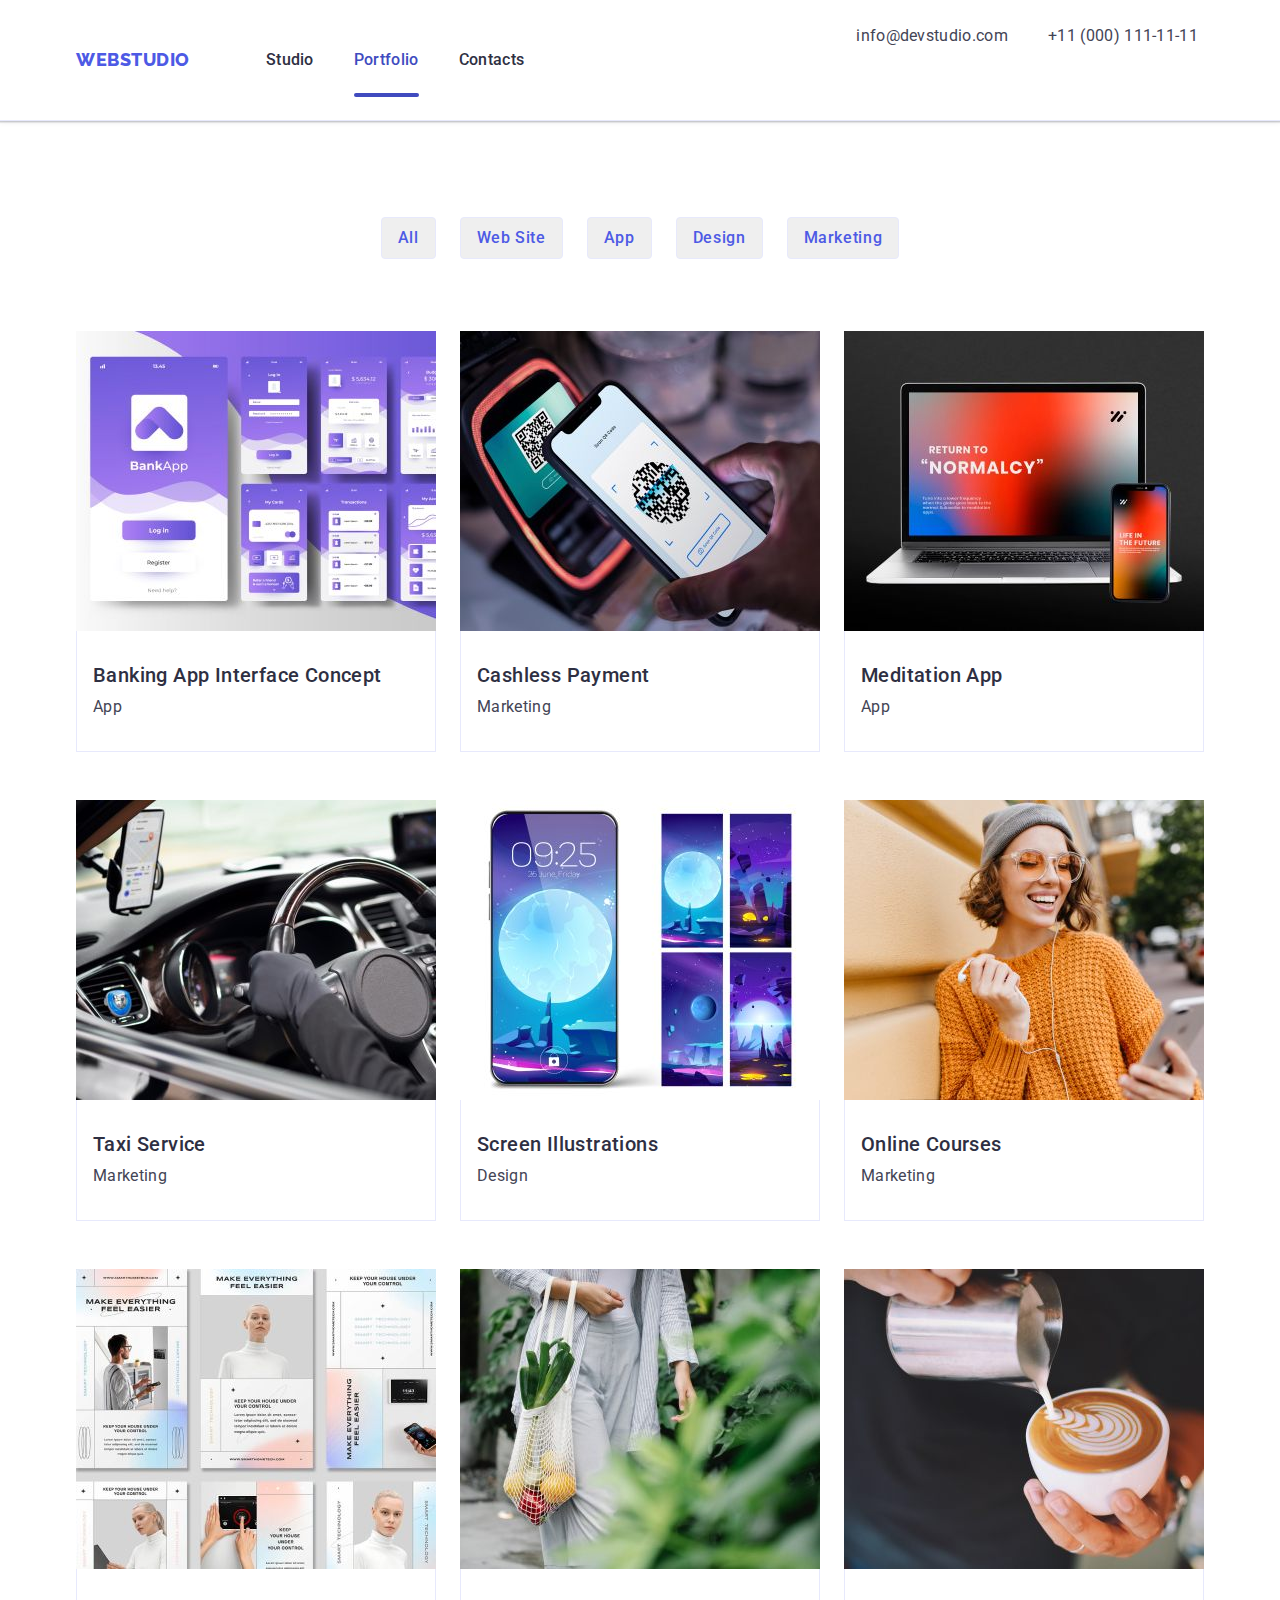
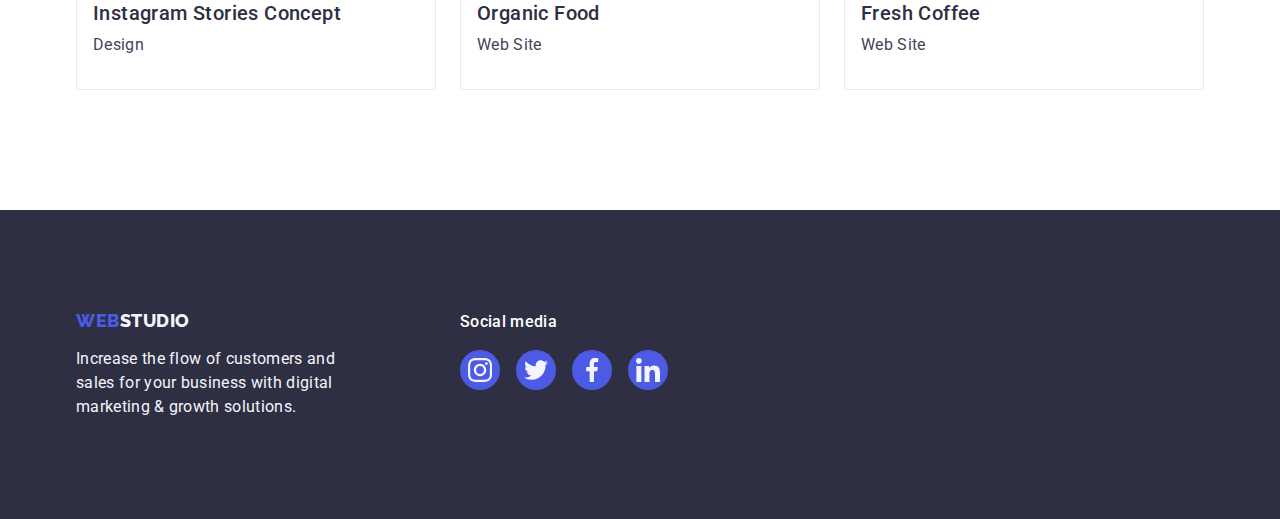
==== portfolio.html @ ce90734e "50" ====
<!DOCTYPE html>
<html lang="en">
  <head>
    <meta charset="UTF-8" />
    <meta http-equiv="X-UA-Compatible" content="IE=edge" />
    <meta name="viewport" content="width=device-width, initial-scale=1.0" />
    <meta name="description" content="Effective Solutions for Your Business" />
    <title>WEBSTUDIO</title>
    <link rel="preconnect" href="https://fonts.googleapis.com" />
    <link rel="preconnect" href="https://fonts.gstatic.com" crossorigin />
    <link
      href="https://fonts.googleapis.com/css2?family=Raleway:wght@800&family=Roboto:wght@400;500;700;900&display=swap"
      rel="stylesheet"/>
     <link rel="stylesheet"
      href="https://cdn.jsdelivr.net/npm/modern-normalize@2.0.0/modern-normalize.min.css"/>
    <link rel="stylesheet" href="./css/styles.css" />
  </head>

  <body class="page">

    <!--Header section -->

    <header class="header">
      <div class="header-container container">
        <nav class="header-nav">
          <a class="link logo" href="./index.html">
            Web<span class="header-span">Studio</span>
          </a>
          <ul class="header-list list">
            <li class="header-item">
              <a class="header-link link" href="./index.html">Studio</a>
            </li>
            <li class="header-item">
              <a
                class="header-link header-link-current link"
                href="./portfolio.html"
                >Portfolio</a
              >
            </li>
            <li class="header-item">
              <a class="header-link link" href="">Contacts</a>
            </li>
          </ul>
        </nav>
        <address class="address">
          <ul class="header-address-list list">
            <li class="header-address-item">
              <a class="address-link link" href="mailto:info@devstudio.com"
                >info@devstudio.com</a
              ><br />
            </li>
            <li class="header-address-item">
              <a class="address-link link" href="tel:+110001111111"
                >+11 (000) 111-11-11</a
              ><br />
            </li>
          </ul>
        </address>
      </div>
    </header>

    <!--Main block-->

    <main class="main">
       

      <!--Filter section-->


      <section class="section filter">
        <div class="filter-container container">
          <h1 hidden class="visually-hidden">Filtered items</h1>
          <ul class="filter-list list">
            <li class="filter-item">
              <button type="button" class="filter-button">All</button>
            </li>
            <li class="filter-item">
              <button type="button" class="filter-button">Web Site</button>
            </li>
            <li class="filter-item">
              <button type="button" class="filter-button">App</button>
            </li>
            <li class="filter-item">
              <button type="button" class="filter-button">Design</button>
            </li>
            <li class="filter-item">
              <button type="button" class="filter-button">Marketing</button>
            </li>
          </ul> 

          <!--Project content-->

          <ul class="project-list list">
            <li class="project-item">
              <a class="link" href="">
                <div class="overlay-wrapper">
                  <div class="overlay">
                    <p class="overlay-desc">
                      14 Stylish and User-Friendly App Design Concepts · Task
                      Manager App · Calorie Tracker App · Exotic Fruit Ecommerce
                      App · Cloud Storage App
                    </p>
                  </div>
                  <img
                    class="project-image"
                    src="./images/portfolio/img-1.jpg"
                    alt="Application"
                    width="360"
                    height="300"
                  />
                </div>
                <div class="project-container">
                  <h2 class="project-title">Banking App Interface Concept</h2>
                  <p class="project-par">App</p>
                </div>
              </a>
            </li>
            <li class="project-item">
              <a class="link" href="">
                <div class="overlay-wrapper">
                  <div class="overlay">
                    <p class="overlay-desc">
                      14 Stylish and User-Friendly App Design Concepts · Task
                      Manager App · Calorie Tracker App · Exotic Fruit Ecommerce
                      App · Cloud Storage App
                    </p>
                  </div>
                  <img
                    class="project-image"
                    src="./images/portfolio/img-2.jpg"
                    alt="money transfer"
                    width="360"
                    height="300"
                  />
                </div>
                <div class="project-container">
                  <h2 class="project-title">Cashless Payment</h2>
                  <p class="project-par">Marketing</p>
                </div>
              </a>
            </li>
            <li class="project-item">
              <a class="link" href="">
                <div class="overlay-wrapper">
                  <div class="overlay">
                    <p class="overlay-desc">
                      14 Stylish and User-Friendly App Design Concepts · Task
                      Manager App · Calorie Tracker App · Exotic Fruit Ecommerce
                      App · Cloud Storage App
                    </p>
                  </div>
                  <img
                    class="project-image"
                    src="./images/portfolio/img-3.jpg"
                    alt="laptop synchronization"
                    width="360"
                    height="300"
                  />
                </div>
                <div class="project-container">
                  <h2 class="project-title">Meditation App</h2>
                  <p class="project-par">App</p>
                </div>
              </a>
            </li>
            <li class="project-item">
              <a class="link" href="">
                <div class="overlay-wrapper">
                  <div class="overlay">
                    <p class="overlay-desc">
                      14 Stylish and User-Friendly App Design Concepts · Task
                      Manager App · Calorie Tracker App · Exotic Fruit Ecommerce
                      App · Cloud Storage App
                    </p>
                  </div>
                  <img
                    class="project-image"
                    src="./images/portfolio/img-4.jpg"
                    alt="Online Cab App"
                    width="360"
                    height="300"
                  />
                </div>
                <div class="project-container">
                  <h2 class="project-title">Taxi Service</h2>
                  <p class="project-par">Marketing</p>
                </div>
              </a>
            </li>
            <li class="project-item">
              <a class="link" href="">
                <div class="overlay-wrapper">
                  <div class="overlay">
                    <p class="overlay-desc">
                      14 Stylish and User-Friendly App Design Concepts · Task
                      Manager App · Calorie Tracker App · Exotic Fruit Ecommerce
                      App · Cloud Storage App
                    </p>
                  </div>
                  <img
                    class="project-image"
                    src="./images/portfolio/img-5.jpg"
                    alt="Mobile program"
                    width="360"
                    height="300"
                  />
                </div>
                <div class="project-container">
                  <h2 class="project-title">Screen Illustrations</h2>
                  <p class="project-par">Design</p>
                </div>
              </a>
            </li>
            <li class="project-item">
              <a class="link" href="">
                <div class="overlay-wrapper">
                  <div class="overlay">
                    <p class="overlay-desc">
                      14 Stylish and User-Friendly App Design Concepts · Task
                      Manager App · Calorie Tracker App · Exotic Fruit Ecommerce
                      App · Cloud Storage App
                    </p>
                  </div>
                  <img
                    class="project-image"
                    src="./images/portfolio/img-6.jpg"
                    alt="Smile women"
                    width="360"
                    height="300"
                  />
                </div>
                <div class="project-container">
                  <h2 class="project-title">Online Courses</h2>
                  <p class="project-par">Marketing</p>
                </div>
              </a>
            </li>
            <li class="project-item">
              <a class="link" href="">
                <div class="overlay-wrapper">
                  <div class="overlay">
                    <p class="overlay-desc">
                      14 Stylish and User-Friendly App Design Concepts · Task
                      Manager App · Calorie Tracker App · Exotic Fruit Ecommerce
                      App · Cloud Storage App
                    </p>
                  </div>
                  <img
                    class="project-image"
                    src="./images/portfolio/img-7.jpg"
                    alt="Social media"
                    width="360"
                    height="300"
                  />
                </div>
                <div class="project-container">
                  <h2 class="project-title">Instagram Stories Concept</h2>
                  <p class="project-par">Design</p>
                </div>
              </a>
            </li>
            <li class="project-item">
              <a class="link" href="">
                <div class="overlay-wrapper">
                  <div class="overlay">
                    <p class="overlay-desc">
                      14 Stylish and User-Friendly App Design Concepts · Task
                      Manager App · Calorie Tracker App · Exotic Fruit Ecommerce
                      App · Cloud Storage App
                    </p>
                  </div>
                  <img
                    class="project-image"
                    src="./images/portfolio/img-8.jpg"
                    alt="Natural vegetables"
                    width="360"
                    height="300"
                  />
                </div>
                <div class="project-container">
                  <h2 class="project-title">Organic Food</h2>
                  <p class="project-par">Web Site</p>
                </div>
              </a>
            </li>
            <li class="project-item">
              <a class="link" href="">
                <div class="overlay-wrapper">
                  <div class="overlay">
                    <p class="overlay-desc">
                      14 Stylish and User-Friendly App Design Concepts · Task
                      Manager App · Calorie Tracker App · Exotic Fruit Ecommerce
                      App · Cloud Storage App
                    </p>
                  </div>
                  <img
                    class="project-image"
                    src="./images/portfolio/img-9.jpg"
                    alt="Cappuccino"
                    width="360"
                    height="300"
                  />
                </div>
                <div class="project-container">
                  <h2 class="project-title">Fresh Coffee</h2>
                  <p class="project-par">Web Site</p>
                </div>
              </a>
            </li>
          </ul>
        </div>
      </section>
    </main>
    
    <!--Footer section -->
    
    <footer class="footer">
      <div class="footer-container container">
        <div class="logo-text">
          <a class="link logo footer-logo" href="./index.html">
            Web<span class="footer-light">Studio</span>
          </a>
          <p class="footer-par">
            Increase the flow of customers and sales for your business with
            digital marketing & growth solutions.
          </p>
        </div>
        <div class="social-content">
          <p class="par-social">Social media</p>
          <ul class="footer-list">
            <li class="footer-item">
              <a class="footer-link" href=""
                ><svg class="footer-icon" width="24" height="24">
                  <use href="./images/icons.svg#instagram"></use>
                </svg>
              </a>
            </li>
            <li class="footer-item">
              <a class="footer-link" href="">
                <svg class="footer-icon" width="24" height="24">
                  <use href="./images/icons.svg#twitter"></use>
                </svg>
              </a>
            </li>
            <li class="footer-item">
              <a class="footer-link" href="">
                <svg class="footer-icon" width="24" height="24">
                  <use href="./images/icons.svg#facebook"></use>
                </svg>
              </a>
            </li>
            <li class="footer-item">
              <a class="footer-link" href="">
                <svg class="footer-icon" width="24" height="24">
                  <use href="./images/icons.svg#linkedin"></use>
                </svg>
              </a>
            </li>
          </ul>
        </div>
      </div>
    </footer>
    <div></div>
  </body>
</html>
---- css/styles.css ----
/**
  |============================
  | Common styles
  |============================
*/


body {
  font-family: "Roboto", sans-serif;
  color: #434455;
  background-color: #FFFFFF;
}

  /*Reset*/

button {
  cursor: pointer;
}

a {
  text-decoration: none;
  color: currentColor;
}

img {
  display: block;
  max-width: 100%;
  height: auto;
}

ul {
  margin: 0;
  padding: 0;
  list-style-type: none;
}

h1,h2,h3,h4,h5,h6,p {
  margin: 0;
}

:root {
--page-color: #ffffff;
--logo-color: #4D5AE5;
--text-color: #2E2F42;
--title-background: #f4f4fd;
--link-color: #8e8f99;
--link-color2: #404bbf;
}

  /*Base styles*/


.link {
  text-decoration: none;
  font-style: normal;
}
  

.list {
  list-style: none;
}

.container {
  width: 1158px;
  padding-left: 15px;
  padding-right: 15px;
  margin: 0 auto;
}
.section-team-container {
  padding: 32px 16px;
}

.section {
  padding-bottom: 120px;
}

.visually-hidden {
  position: absolute;
  width: 1px;
  height: 1px;
  margin: -1px;
  border: 0;
  padding: 0;
  white-space: nowrap;
  clip-path: inset(100%);
  clip: rect(0 0 0 0);
  overflow: hidden;
}


/**
|============================
| Header styles
|============================
*/
.header {
  background-color: #ffffff;
  border-bottom: 1px solid #e7e9fc;
  padding: 24px 0;
  box-shadow: 0px 2px 1px rgba(46, 47, 66, 0.08), 0px 1px 1px rgba(46, 47, 66, 0.16), 0px 1px 6px rgba(46, 47, 66, 0.08);
}

.header-container {
  display: flex;
}

.header-nav {
  display: flex;
  align-items: center;
}

.logo {
  font-family: "Raleway",sans-serif;
  color: var(--logo-color);
  font-weight: 800;
  font-size: 18px;
  line-height: 1.17;
  letter-spacing: 0.03em;
  text-transform: uppercase;
  display: flex;
  margin-right: 76px;
}

.hader-span {
  color: #2E2F42;
}

.footer-light {
  color: #F4F4FD;
}

.header-list {
  display: flex;
  flex-direction: row;
  align-items: flex-start;
  padding: 0px;
  gap: 40px;
}

.header-item {
  font-family: "Roboto",sans-serif;
  font-weight: 500;
  font-size: 16px;
  line-height: 1.5;
  letter-spacing: 0.02em;
  color: #2E2F42; 
}

.header-link {
  display: block;
  color:#2e2f42;
  padding: 24px 0;
  position: relative; 
  transition: color 250ms cubic-bezier(0.4, 0, 0.2, 1);
}

.header-link-current {
  color: #404bbf;
}

.header-link-current::after {
  content: "";
  position: absolute;
  width: 100%;
  left: 0;
  bottom: -1px;
  height: 4px;
  background-color: #404bbf;
  border-radius: 2px;
  display: flex;

}

.header-link:hover,
.header-link:focus {
  color: var(--link-color2);
}

.header-address-list {
  margin-left: 332px;
  display: flex;
  flex-direction: row;
  align-items: flex-start;
  padding: 0px;
  gap: 40px;

}


.address-link {
  font-weight: 400;
  font-size: 16px;
  line-height: 1.5;
  letter-spacing: 0.02em;
  transition: color 250ms cubic-bezier(0.4, 0, 0.2, 1);
}
.address-link:hover,
.address-link:focus {
  color: var(--link-color2);
}

/**
|============================
| Hero styles
|============================
*/

.hero {
  background-image: linear-gradient(rgba(46, 47, 66, 0.7), rgba(46, 47, 66, 0.7)), url(../images/main/people-office_1.jpg);
  box-shadow: 0px 4px 4px 0px rgba(0, 0, 0, 0.25);
  background-repeat: no-repeat;
  background-position: center;
  background-size: cover;
  background-color: var(--hero-background);
  padding: 188px 0;
  max-width: 1440px;
  margin: 0 auto;
  }


.hero-section-title {
  font-family: "Roboto",sans-serif;
  font-weight: 700;
  font-size: 56px;
  text-align: center;
  line-height: 1.07;
  letter-spacing: 0.02em;
  color: #FFFFFF;
  max-width: 496px;
  margin:0% auto;
  margin-bottom: 48px;

}

.hero-section-btn {
  background: #4D5AE5;
  font-family: "Roboto", sans-serif;
  font-weight: 500;
  font-size: 16px;
  line-height: 1.5;
  letter-spacing: 0.04em;
  text-align: center;
  color: #FFFFFF;
  display: block;
  min-width: 169px;
  height: 56px;
  border: none;
  border-radius: 4px;
  margin: 0% auto;
  padding: 16px 32px;
  transition: background-color 250ms cubic-bezier(0.4, 0, 0.2, 1);
}

.hero-section-btn:hover,
.hero-section-btn:focus {
  background: #404BBF;
}


/**
|============================
| Filter styles
|============================
*/

.filter-list {
  display: flex;
  justify-content: center;
  gap: 24px;
  margin-bottom: 72px;
}

.filter {
  padding-top: 96px;   
}

.filter-button {
  padding: 8px 16px; 
  border: 1px solid #e7e9fc;
  border-radius: 4px;
  font-family: "Roboto", sans-serif;
  font-weight: 500;
  font-size: 16px;
  line-height: 1.5;
  letter-spacing: 0.04em;
  color: var(--logo-color);



  
}

.filter-button:hover,
   .filter-button:focus{
    color: #ffffff;
    background-color: #404BBF;
    border: 1px solid transparent;
    box-shadow: 0px 2px 2px 0px rgba(0, 0, 0, 0.12), 0px 2px 1px 0px rgba(0, 0, 0, 0.08), 0px 3px 1px 0px rgba(0, 0, 0, 0.10);
    transition: color 250ms cubic-bezier(0.4, 0, 0.2, 1), 
    background-color 250ms cubic-bezier(0.4, 0, 0.2, 1);
   }


/**
|============================
| Strategy section
|============================
*/


.strategy {
  padding: 120px 0;
}

.strategy-icon-container {
  display: flex;
  align-items: center;
  justify-content: center;
  height: 112px;
  background-color: var(--title-background);
  border-radius: 4px;
  margin-bottom: 8px;
}

.strategy-list {
  display: flex;
  gap: 24px;
   margin-right: 24px;
   margin-right: 0;

}

strategy-icon {
}

.strategy-item {
  flex-basis: calc((100% - 3 * 24px) / 4);
  transition: background-color 250ms cubic-bezier(0.4, 0, 0.2, 1);
}

.strategy-title {
  font-family: "Roboto", sans-serif;
  font-weight: 500;
  font-size: 20px;
  line-height: 1.2;
  letter-spacing: 0.02em;
  color: #2E2F42;
  margin-bottom: 8px;
}

.strategy-par {
  font-family: 'Roboto';
  font-weight: 400;
  font-size: 16px;
  line-height: 1.5;
  letter-spacing: 0.02em;
  color: #434455;
}

/**
|============================
|What are we doing section
|============================
*/


.doing {
  padding-bottom: 120px;
}

.doing-title {
  font-size: 36px;
  line-height: 1.11;
  letter-spacing: 0.02em;
  text-align: center;
  text-transform: capitalize;
  color: var(--text-color);
  margin-bottom: 72px;
}

.doing-list {
  display: flex;
  gap: 24px;
  margin-right: 24px;
  margin-right: 0;
}

.doing-item {
 width: calc((100% - 48px) / 3); 
}

.doing-image {}

/**
|============================
| Team styles
|============================
*/


.team {
  background-color: #F4F4FD;
  padding: 120px 0;
}

.team-title {
  font-size: 36px;
  line-height: 1.11;
  letter-spacing: 0.02em;
  text-align: center;
  color: var(--text-color);
  background-color: #F4F4FD;
  margin-bottom: 72px;
}

.team-list {
  display: flex;
  gap: 24px;

}

.team-item {
  background-color: #FFFFFF;
  width: calc((100% - 72px) / 4);
  border-radius: 0px 0px 4px 4px;
  box-shadow: 0px 2px 1px 0px rgba(46, 47, 66, 0.08), 0px 1px 1px 0px rgba(46, 47, 66, 0.16), 0px 1px 6px 0px rgba(46, 47, 66, 0.08);
}

.section-team-list {
  display: flex;
  justify-content: center;
  gap: 24px;
}

.section-team-item {
  width: 40px;
  height: 40px;
}

.section-team-icon {
  fill: var(--title-background);
}

.section-team-link {
  width: 100%;
  height: 100%;
  background-color: var(--logo-color);
  border-radius: 50%;
  display: flex;
  align-items: center;
  justify-content: center;
  transition: background-color 250ms cubic-bezier(0.4, 0, 0.2, 1);
}
.section-team-link:hover,
.section-team-link:focus {
  background-color: var(--link-color2);
}

.section-team-container {
   padding: 32px 0;
}

.section-team-title {
  font-family: "Roboto",sans-serif;
  font-weight: 500;
  font-size: 20px;
  line-height: 1.2;
  letter-spacing: 0.02em;
  color: #2E2F42;
  background-color: #FFFFFF;
  text-align: center;
  margin-bottom: 8px
}

.section-team-text {
  font-family: 'Roboto';
  font-weight: 400;
  font-size: 16px;
  line-height: 1.5;
  letter-spacing: 0.02em;
  color: #434455;
  text-align: center;
  margin-bottom: 8px;
}

/**
|============================
| Project 
|============================
*/
.project {}

.project-list {
    display: flex;
    flex-wrap: wrap;
    column-gap: 24px;
    row-gap: 48px;
    
}
.project-item {
  display: block;
}

.overlay {
    padding: 8px;
    background-color: #3f51b5;
    position: absolute;
    top: 0;
    left: 0;
    width: 100%;
    height: 100%;
    transform: translateY(100%);
    transition: transform 250ms ease-in-out;
}

.overlay-wrapper {
    display:flex;
    align-items: center;
    position: relative;
    overflow: hidden;
}

.overlay-desc {
    color: #F4F4FD;
    font-size: 16px;
    font-family: Roboto;
    line-height: 24px;
    letter-spacing: 0.32px;
}


.project-item {
  display: block;
    width: calc((100% - 48px) / 3);
    transition: box-shadow 250ms cubic-bezier(0.4, 0, 0.2, 1);
}

.project-image {
}

.project-item:hover,
.project-item:focus {
    box-shadow: 0px 2px 1px 0px rgba(46, 47, 66, 0.08), 0px 1px 1px 0px rgba(46, 47, 66, 0.16), 0px 1px 6px 0px rgba(46, 47, 66, 0.08);

}


.project-item:hover .overlay {
  transform: translateY(0%);
}

.project-container {
    padding: 32px 16px;
    border: 1px solid #e7e9fc;
    border-top: none;
}

.project-title {
    font-family: 'Roboto';
    font-style: normal;
    font-weight: 500;
    font-size: 20px;
    line-height: 1.2;
    letter-spacing: 0.02em;
    color: #2E2F42;
    margin-bottom: 8px
}

.project-par {
    font-family: "Roboto",sans-serif;
    font-style: normal;
    font-weight: 400;
    font-size: 16px;
    line-height: 1.5;
    letter-spacing: 0.02em;
    color: #434455;
}

/**
|============================
| Customers styles
|============================
*/
.customers {
  padding-top: 120px;
  padding-bottom: 120px;
}

.customers-title {
  text-align: center;
  font-size: 36px;
  line-height: 1.11;
  letter-spacing: 0.72px;
  color: var(--text-color);
  margin-bottom: 72px;

}

.customers-item {
  width: calc((100% - 120px) / 6);
  height: 88px;

}

.customers-list {
  display: flex;
  gap: 24px;
}

.customers-link {
  width: 100%;
  height: 100%;
  border: 1px solid #8e8f99;
  border-radius: 4px;
  display: flex;
  align-items: center;
  justify-content: center;
  color: var(--link-color);
  transition: border-color 250ms cubic-bezier(0.4, 0, 0.2, 1),
      color 250ms cubic-bezier(0.4, 0, 0.2, 1);
}

.customers-link:hover,
.customers-link:focus {
  border-color: #404bbf;
  color: #404bbf;
}

.customers-icon {
  fill: currentColor;
}


/**
|============================
| Footer styles
|============================
*/

.footer-container {
  display: flex;
  align-items: baseline;
}

.footer {
  background-color: #2E2F42;
  padding: 100px 0;
}

.footer-list {
  display: flex;
  gap: 16px;

}

.footer-item {
  width: 40px;
  height: 40px;
}

.footer-link {
  width: 100%;
  height: 100%;
  background-color: var(--logo-color);
  border-radius: 50%;
  display: flex;
  align-items: center;
  justify-content: center;
  transition: background-color 250ms cubic-bezier(0.4, 0, 0.2, 1);
}

.footer-link:hover,
.footer-link:focus {
  background-color:#31d0aa;
}

.footer-icon { 
  fill: #f4f4fd;
}

.footer-logo {
  display: inline-block;
  margin-bottom: 16px;
}

.logo-text {
  margin-right: 120px;
}

.par-social {
  font-weight: 500;
  font-size: 16px;
  line-height: 1.5;
  letter-spacing: 0.02em;
  color: var(--page-color);
  margin-bottom: 16px;
}

.footer-par {
  font-family: "Roboto", sans-serif;
  font-weight: 400;
  font-size: 16px;
  line-height: 1.5;
  letter-spacing: 0.02em;
  color: #F4F4FD;
  max-width: 264px
}

/**
|============================
| Modal styles
|============================
*/

.modal {
  position: absolute;
  top: 50%;
  left: 50%;
  transform: translate(-50%, -50%) scale(1);
  width: 408px;
  min-height: 584px;
  background: #fcfcfc;
  box-shadow: 0px 1px 1px rgba(0, 0, 0, 0.14), 0px 1px 3px rgba(0, 0, 0, 0.12), 0px 2px 1px rgba(0, 0, 0, 0.2);
  border-radius: 4px;
  transition: transform 250ms cubic-bezier(0.4, 0, 0.2, 1);

}

.modal-btn {
  position: absolute;
  top: 24px;
  right: 24px;
  width: 24px;
  height: 24px;
  border-radius: 50%;
  display: flex;
  align-items: center;
  justify-content: center;
  background-color: #e7e9fc;
  border: 1px solid rgba(0, 0, 0, 0.1);
  padding: 0;
  transition: background-color 250ms cubic-bezier(0.4, 0, 0.2, 1), border 250ms cubic-bezier(0.4, 0, 0.2, 1);

}
.modal-btn:hover,
.modal-btn:focus {
  background-color: #404bbf;
  border: none;
  fill: #ffffff;
}

.modal-icon {
  transition: fill 250ms cubic-bezier(0.4, 0, 0.2, 1);
}


.backdrop {
  position: fixed;
  top: 0;
  left: 0;
  width: 100%;
  height: 100%;
  background-color: rgba(46, 47, 66, 0.4);
  transition: opacity 250ms cubic-bezier(0.4, 0, 0.2, 1), visibility 250ms cubic-bezier(0.4, 0, 0.2, 1);

}

.is-hidden {
  opacity: 0;
  visibility: hidden;
  pointer-events: none;
}
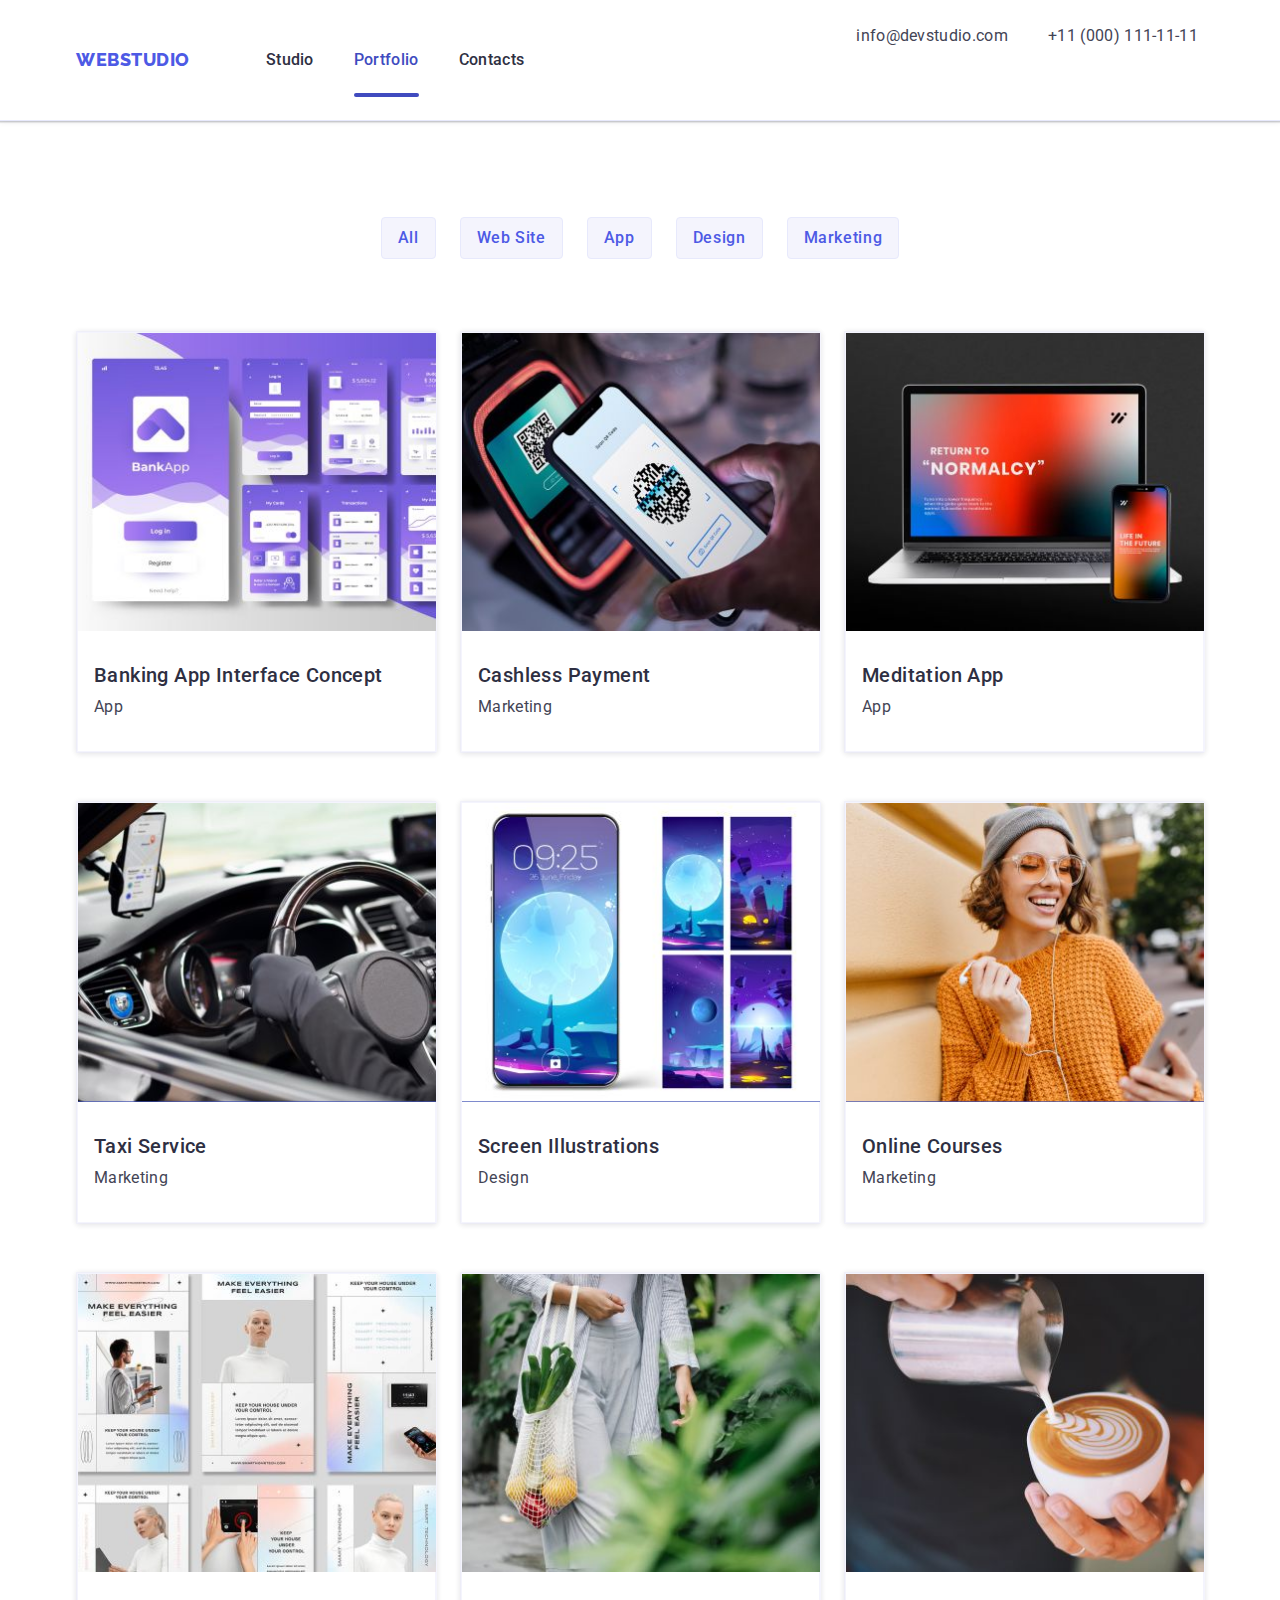
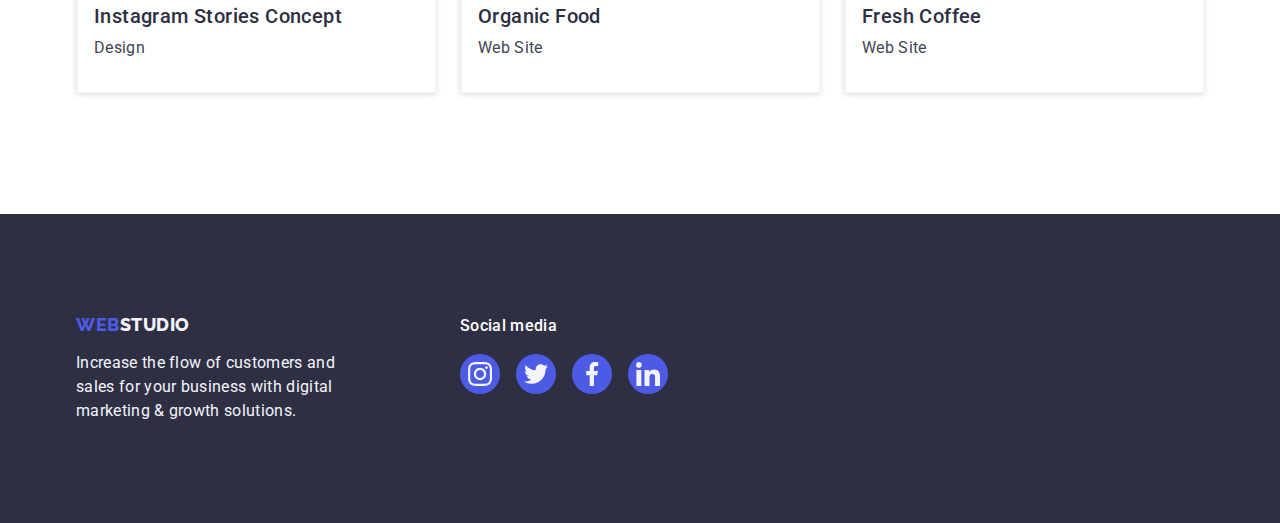
==== commit f65f8cf4: "1111111" ====
--- a/portfolio.html
+++ b/portfolio.html
@@ -92,7 +92,7 @@
 
           <ul class="project-list list">
             <li class="project-item">
-              <a class="link" href="">
+              <a class="portfolio-link link" href="">
                 <div class="overlay-wrapper">
                   <div class="overlay">
                     <p class="overlay-desc">
@@ -116,7 +116,7 @@
               </a>
             </li>
             <li class="project-item">
-              <a class="link" href="">
+              <a class="portfolio-link link" href="">
                 <div class="overlay-wrapper">
                   <div class="overlay">
                     <p class="overlay-desc">
@@ -140,7 +140,7 @@
               </a>
             </li>
             <li class="project-item">
-              <a class="link" href="">
+              <a class="portfolio-link link" href="">
                 <div class="overlay-wrapper">
                   <div class="overlay">
                     <p class="overlay-desc">
@@ -164,7 +164,7 @@
               </a>
             </li>
             <li class="project-item">
-              <a class="link" href="">
+              <a class="portfolio-link link" href="">
                 <div class="overlay-wrapper">
                   <div class="overlay">
                     <p class="overlay-desc">
@@ -188,7 +188,7 @@
               </a>
             </li>
             <li class="project-item">
-              <a class="link" href="">
+              <a class="portfolio-link link" href="">
                 <div class="overlay-wrapper">
                   <div class="overlay">
                     <p class="overlay-desc">
@@ -212,7 +212,7 @@
               </a>
             </li>
             <li class="project-item">
-              <a class="link" href="">
+              <a class="portfolio-link link" href="">
                 <div class="overlay-wrapper">
                   <div class="overlay">
                     <p class="overlay-desc">
@@ -236,7 +236,7 @@
               </a>
             </li>
             <li class="project-item">
-              <a class="link" href="">
+              <a class="portfolio-link link" href="">
                 <div class="overlay-wrapper">
                   <div class="overlay">
                     <p class="overlay-desc">
@@ -260,7 +260,7 @@
               </a>
             </li>
             <li class="project-item">
-              <a class="link" href="">
+              <a class="portfolio-link link" href="">
                 <div class="overlay-wrapper">
                   <div class="overlay">
                     <p class="overlay-desc">
@@ -284,7 +284,7 @@
               </a>
             </li>
             <li class="project-item">
-              <a class="link" href="">
+              <a class="portfolio-link link" href="">
                 <div class="overlay-wrapper">
                   <div class="overlay">
                     <p class="overlay-desc">
--- a/css/styles.css
+++ b/css/styles.css
@@ -3,41 +3,6 @@
   | Common styles
   |============================
 */
-
-
-body {
-  font-family: "Roboto", sans-serif;
-  color: #434455;
-  background-color: #FFFFFF;
-}
-
-  /*Reset*/
-
-button {
-  cursor: pointer;
-}
-
-a {
-  text-decoration: none;
-  color: currentColor;
-}
-
-img {
-  display: block;
-  max-width: 100%;
-  height: auto;
-}
-
-ul {
-  margin: 0;
-  padding: 0;
-  list-style-type: none;
-}
-
-h1,h2,h3,h4,h5,h6,p {
-  margin: 0;
-}
-
 :root {
 --page-color: #ffffff;
 --logo-color: #4D5AE5;
@@ -46,6 +11,49 @@
 --link-color: #8e8f99;
 --link-color2: #404bbf;
 }
+
+*, 
+::after, 
+::before{
+    padding: 0px;
+    margin: 0px;
+  }
+
+body {
+  font-family: "Roboto", sans-serif;
+  color: #434455;
+  background-color: #FFFFFF;
+}
+
+
+  /*Reset*/
+
+button {
+  cursor: pointer;
+}
+
+a {
+  text-decoration: none;
+  color: currentColor;
+}
+
+img {
+  display: block;
+  max-width: 100%;
+  height: auto;
+}
+
+ul {
+  margin: 0;
+  padding: 0;
+  list-style-type: none;
+}
+
+h1,h2,h3,h4,h5,h6,p {
+  margin: 0;
+}
+
+
 
   /*Base styles*/
 
@@ -284,8 +292,7 @@
   line-height: 1.5;
   letter-spacing: 0.04em;
   color: var(--logo-color);
-
-
+  background-color: #F4F4FD;
 
   
 }
@@ -295,9 +302,11 @@
     color: #ffffff;
     background-color: #404BBF;
     border: 1px solid transparent;
-    box-shadow: 0px 2px 2px 0px rgba(0, 0, 0, 0.12), 0px 2px 1px 0px rgba(0, 0, 0, 0.08), 0px 3px 1px 0px rgba(0, 0, 0, 0.10);
-    transition: color 250ms cubic-bezier(0.4, 0, 0.2, 1), 
-    background-color 250ms cubic-bezier(0.4, 0, 0.2, 1);
+    box-shadow: 0px 2px 2px 0px rgba(0, 0, 0, 0.12),
+     0px 2px 1px 0px rgba(0, 0, 0, 0.08), 
+     0px 3px 1px 0px rgba(0, 0, 0, 0.10);
+    transition: color 250ms cubic-bezier(0.4, 0, 0.2, 1);
+    background-color: 250ms cubic-bezier(0.4, 0, 0.2, 1);
    }
 
 
@@ -521,21 +530,25 @@
 }
 
 .overlay-desc {
-    color: #F4F4FD;
+    color: #f4f4fd;
     font-size: 16px;
     font-family: Roboto;
-    line-height: 24px;
-    letter-spacing: 0.32px;
+    line-height: 1.5;
+    letter-spacing: 0.02em; 
+    padding: 40px 32px; 
+    background-color: #4d5ae5;
+    
 }
 
 
 .project-item {
+  width: 360px;
+  border: 0.5px solid #F4F4FD;
+  box-shadow: 0px 1px 6px rgba(46, 47, 66, 0.08);
+}
+
+.project-image {
   display: block;
-    width: calc((100% - 48px) / 3);
-    transition: box-shadow 250ms cubic-bezier(0.4, 0, 0.2, 1);
-}
-
-.project-image {
 }
 
 .project-item:hover,
@@ -551,8 +564,7 @@
 
 .project-container {
     padding: 32px 16px;
-    border: 1px solid #e7e9fc;
-    border-top: none;
+
 }
 
 .project-title {
@@ -575,6 +587,19 @@
     letter-spacing: 0.02em;
     color: #434455;
 }
+.portfolio-link:hover{
+  box-shadow: 
+  0px 1px 6px rgba(46, 47, 66, 0.08), 
+  0px 1px 1px rgba(46, 47, 66, 0.16),
+  0px 2px 1px rgba(46, 47, 66, 0.08);
+  }
+.portfolio-link{
+  display: block;
+  width: 360px;
+  border: 0.5px solid #F4F4FD;
+  box-shadow: 0px 1px 6px rgba(46, 47, 66, 0.08);
+  transition: box-shadow 250ms cubic-bezier(0.4, 0, 0.2, 1);;
+  }
 
 /**
 |============================
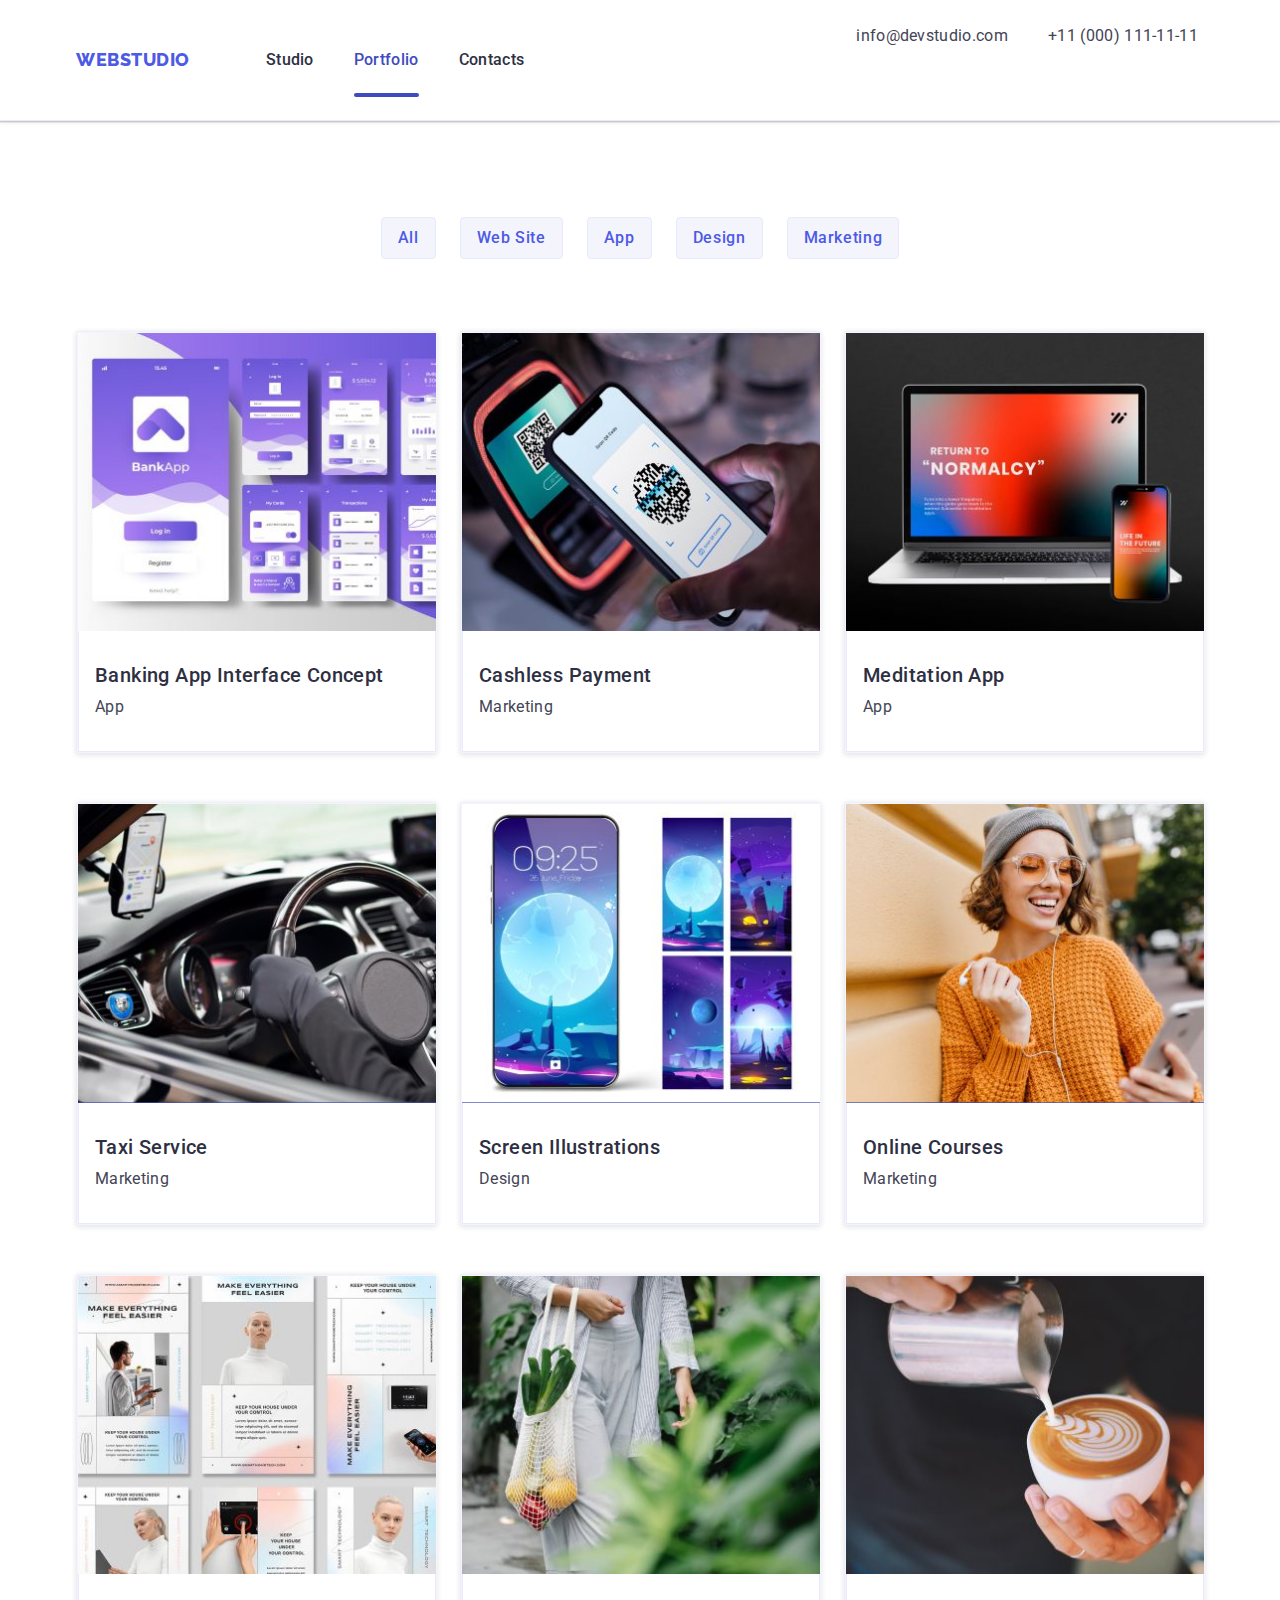
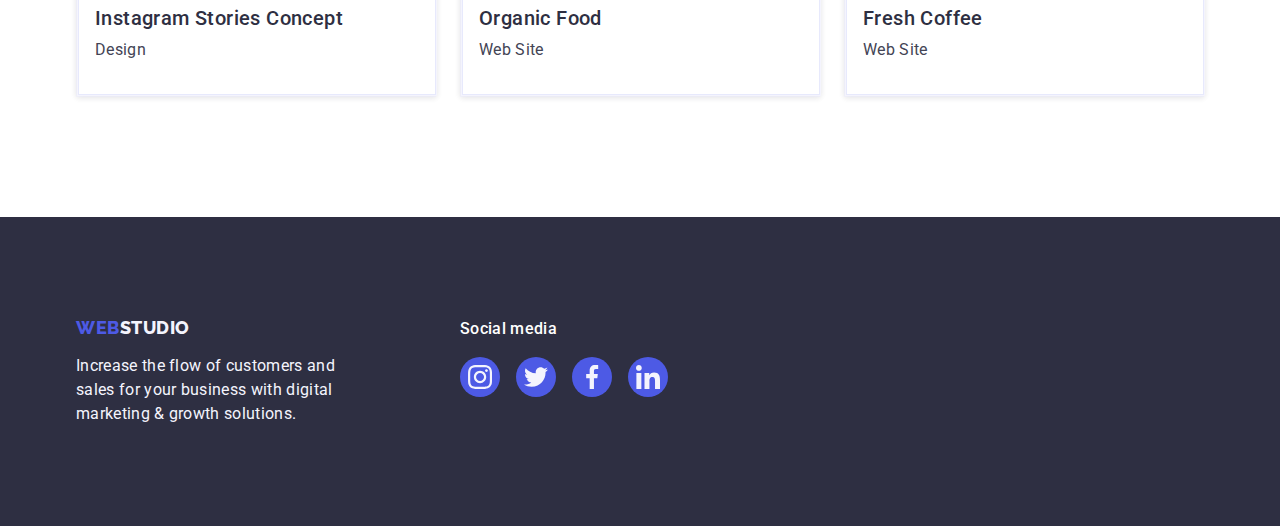
==== commit 8d436c47: "12" ====
--- a/portfolio.html
+++ b/portfolio.html
@@ -94,20 +94,18 @@
             <li class="project-item">
               <a class="portfolio-link link" href="">
                 <div class="overlay-wrapper">
-                  <div class="overlay">
-                    <p class="overlay-desc">
-                      14 Stylish and User-Friendly App Design Concepts · Task
-                      Manager App · Calorie Tracker App · Exotic Fruit Ecommerce
-                      App · Cloud Storage App
-                    </p>
-                  </div>
-                  <img
-                    class="project-image"
-                    src="./images/portfolio/img-1.jpg"
-                    alt="Application"
-                    width="360"
-                    height="300"
-                  />
+
+                  <div class="overlay">
+                    <p class="overlay-desc">
+                      14 Stylish and User-Friendly App Design Concepts 
+                      · Task Manager App · Calorie Tracker App
+                       · Exotic Fruit Ecommerce App
+                        · Cloud Storage App
+                    </p>
+                  </div>
+
+                  <img class="project-image" src="./images/portfolio/img-1.jpg" alt="Application"
+                    width="360" height="300"/>
                 </div>
                 <div class="project-container">
                   <h2 class="project-title">Banking App Interface Concept</h2>
--- a/css/styles.css
+++ b/css/styles.css
@@ -293,7 +293,7 @@
   letter-spacing: 0.04em;
   color: var(--logo-color);
   background-color: #F4F4FD;
-
+  transition:  background-color 250ms cubic-bezier(0.4, 0, 0.2, 1);
   
 }
 
@@ -537,12 +537,12 @@
     letter-spacing: 0.02em; 
     padding: 40px 32px; 
     background-color: #4d5ae5;
-    
+    position: absolute;
 }
 
 
 .project-item {
-  width: 360px;
+  width: calc((100% - 48px) / 3);
   border: 0.5px solid #F4F4FD;
   box-shadow: 0px 1px 6px rgba(46, 47, 66, 0.08);
 }
@@ -563,7 +563,9 @@
 }
 
 .project-container {
-    padding: 32px 16px;
+  padding: 32px 16px;
+  border: 1px solid #e7e9fc;
+  border-top: none
 
 }
 
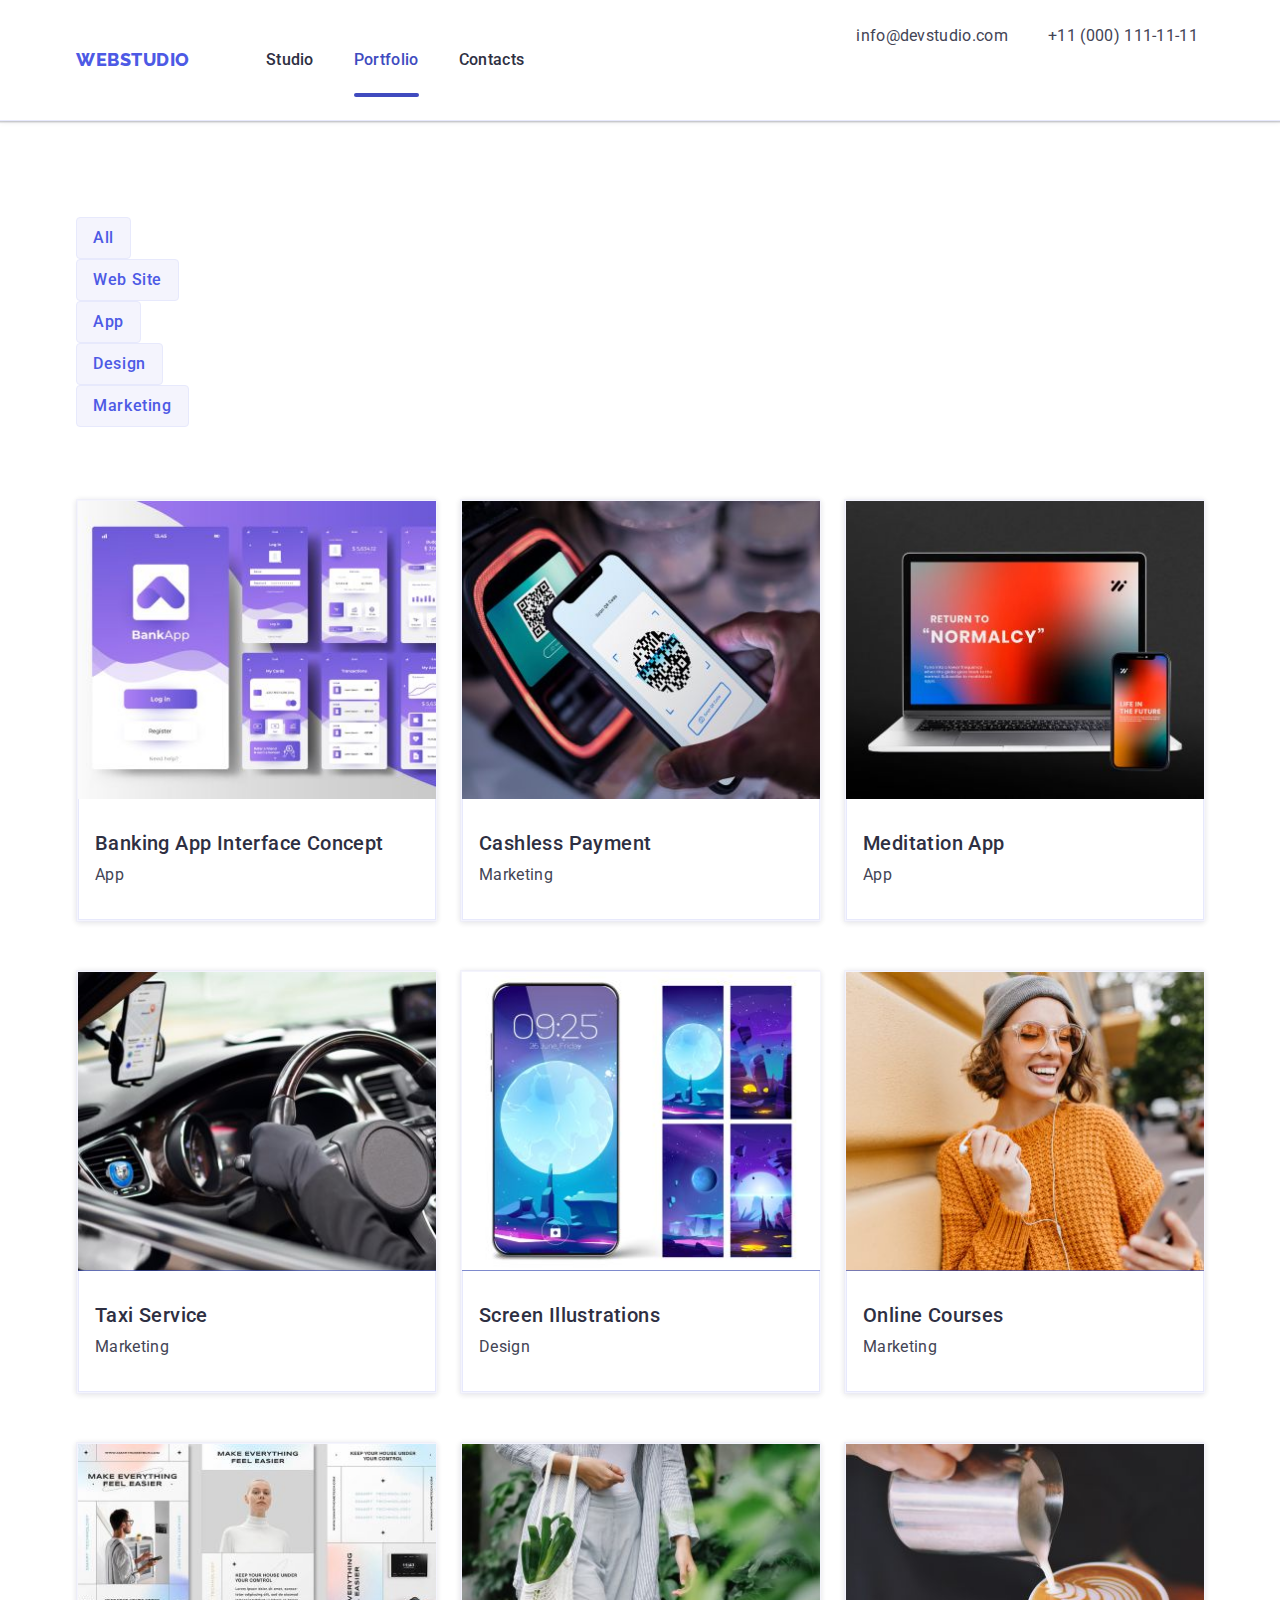
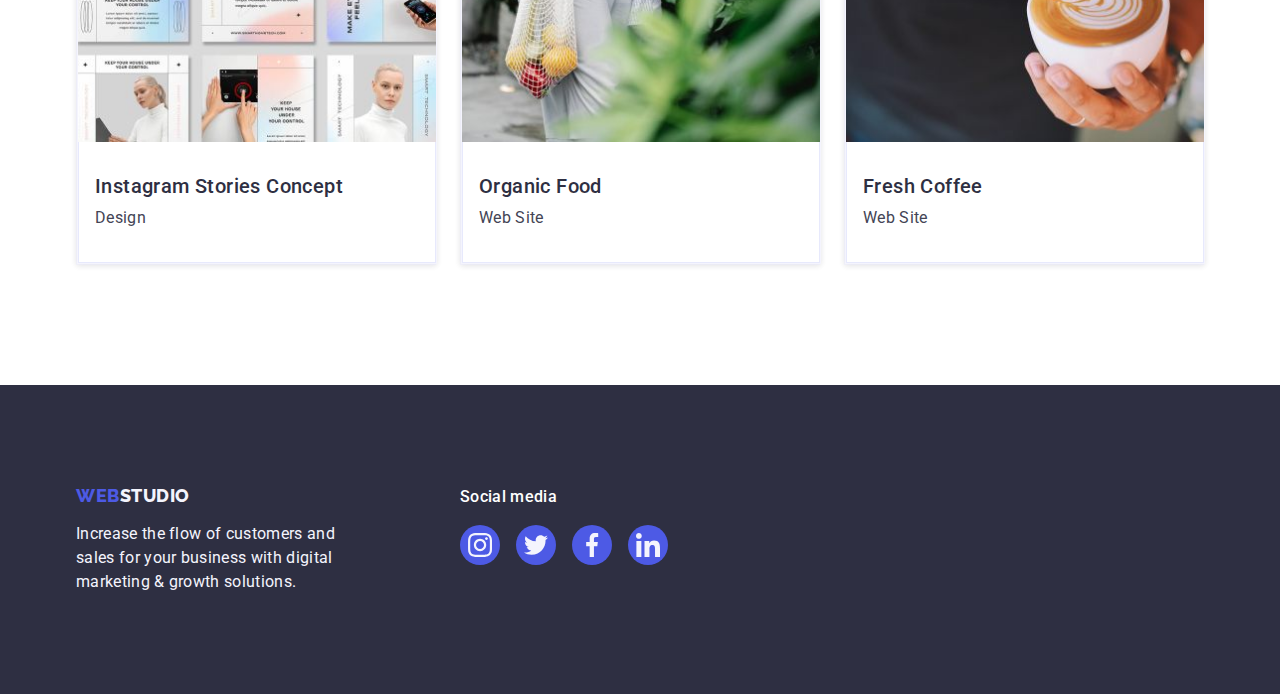
==== commit a12e7778: "12" ====
--- a/portfolio.html
+++ b/portfolio.html
@@ -103,9 +103,9 @@
                         · Cloud Storage App
                     </p>
                   </div>
-
+                <div class="image">
                   <img class="project-image" src="./images/portfolio/img-1.jpg" alt="Application"
-                    width="360" height="300"/>
+                    width="360" height="300"/></div>
                 </div>
                 <div class="project-container">
                   <h2 class="project-title">Banking App Interface Concept</h2>
--- a/css/styles.css
+++ b/css/styles.css
@@ -272,7 +272,7 @@
 */
 
 .filter-list {
-  display: flex;
+
   justify-content: center;
   gap: 24px;
   margin-bottom: 72px;
@@ -561,7 +561,9 @@
 .project-item:hover .overlay {
   transform: translateY(0%);
 }
-
+.image {
+
+}
 .project-container {
   padding: 32px 16px;
   border: 1px solid #e7e9fc;
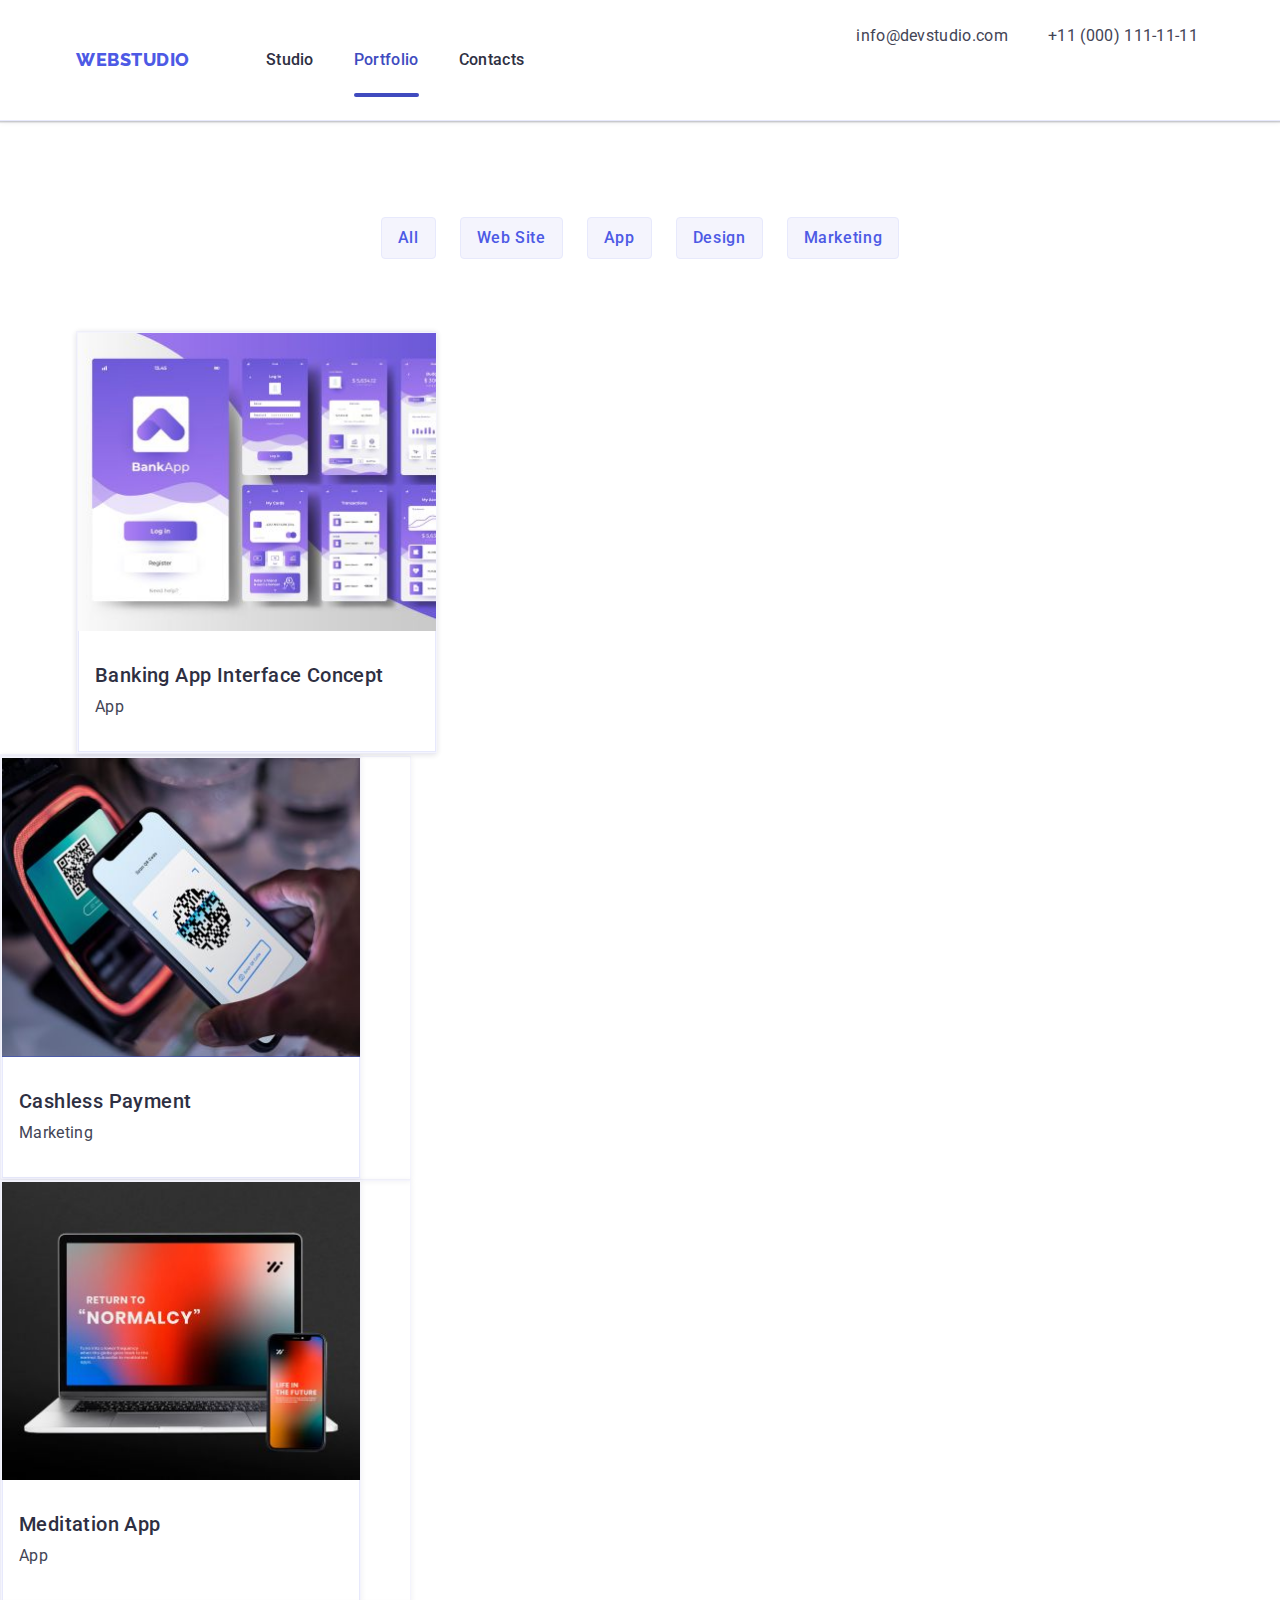
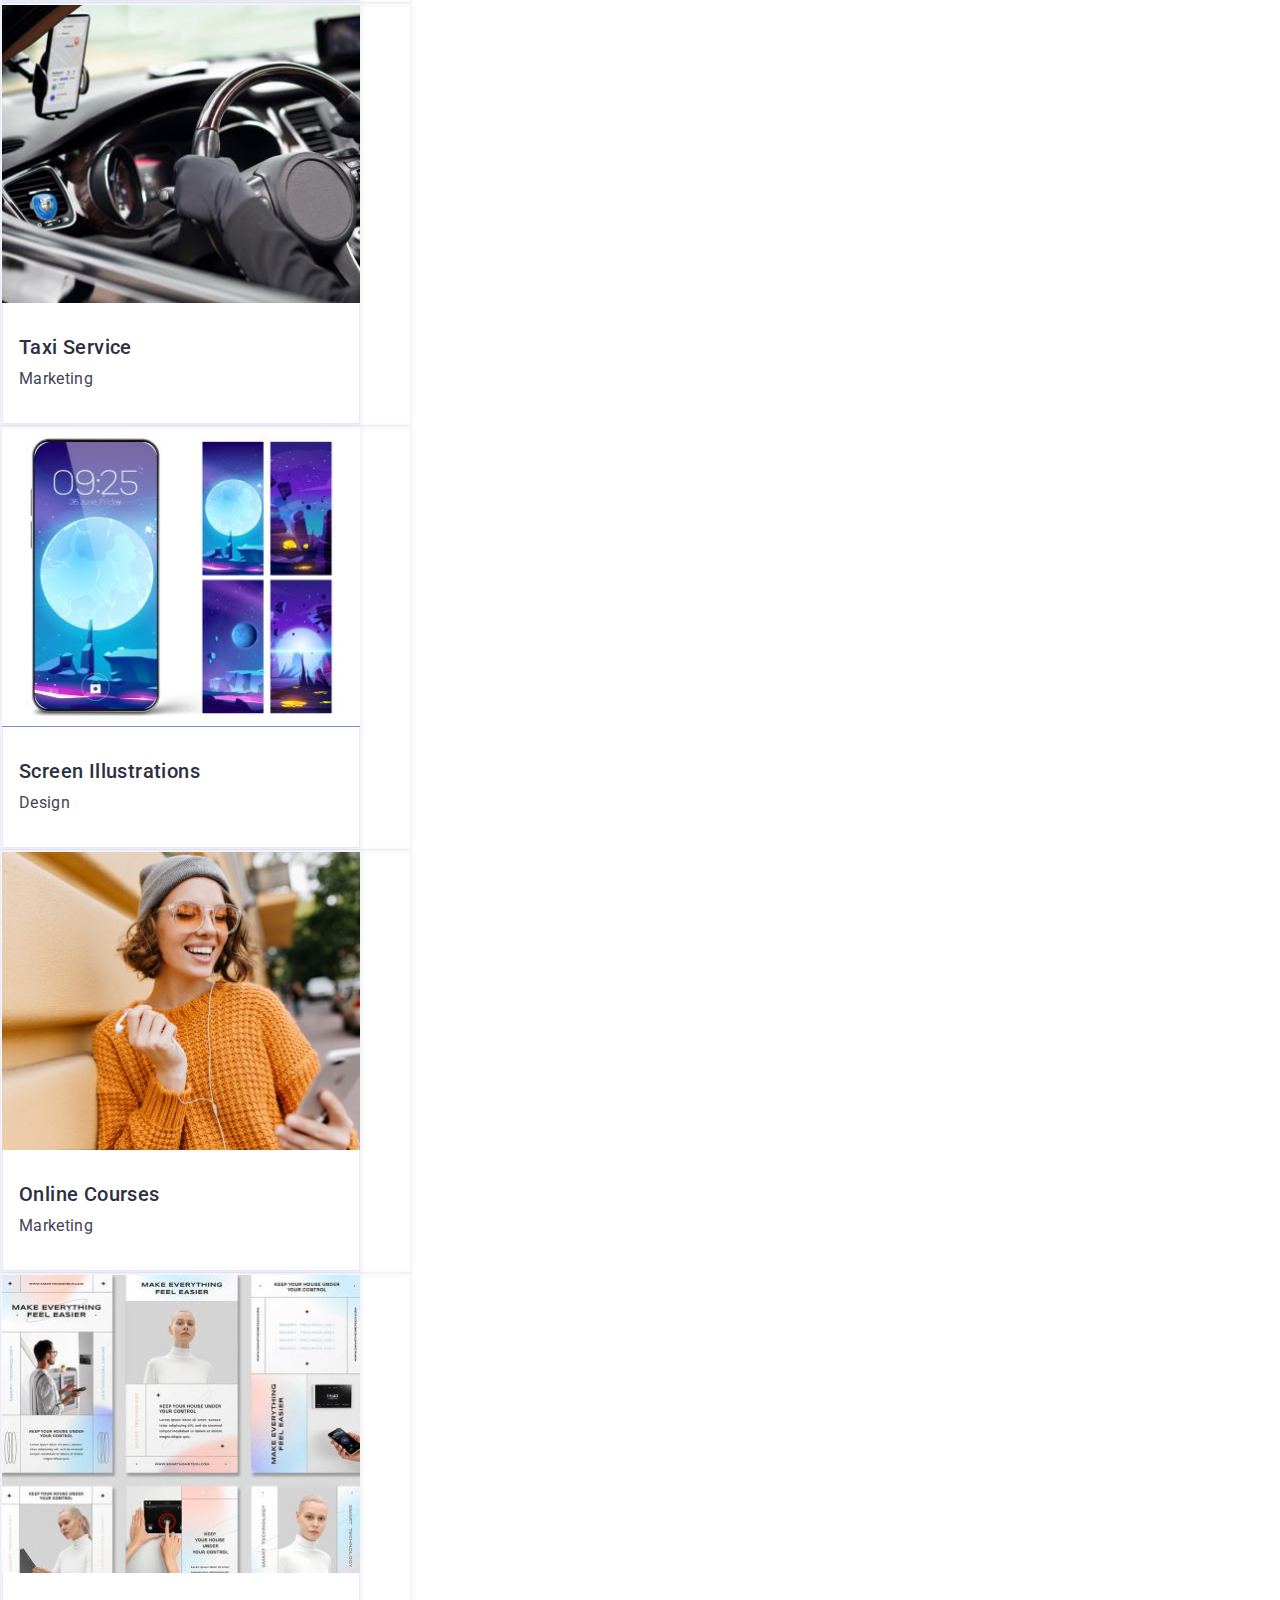
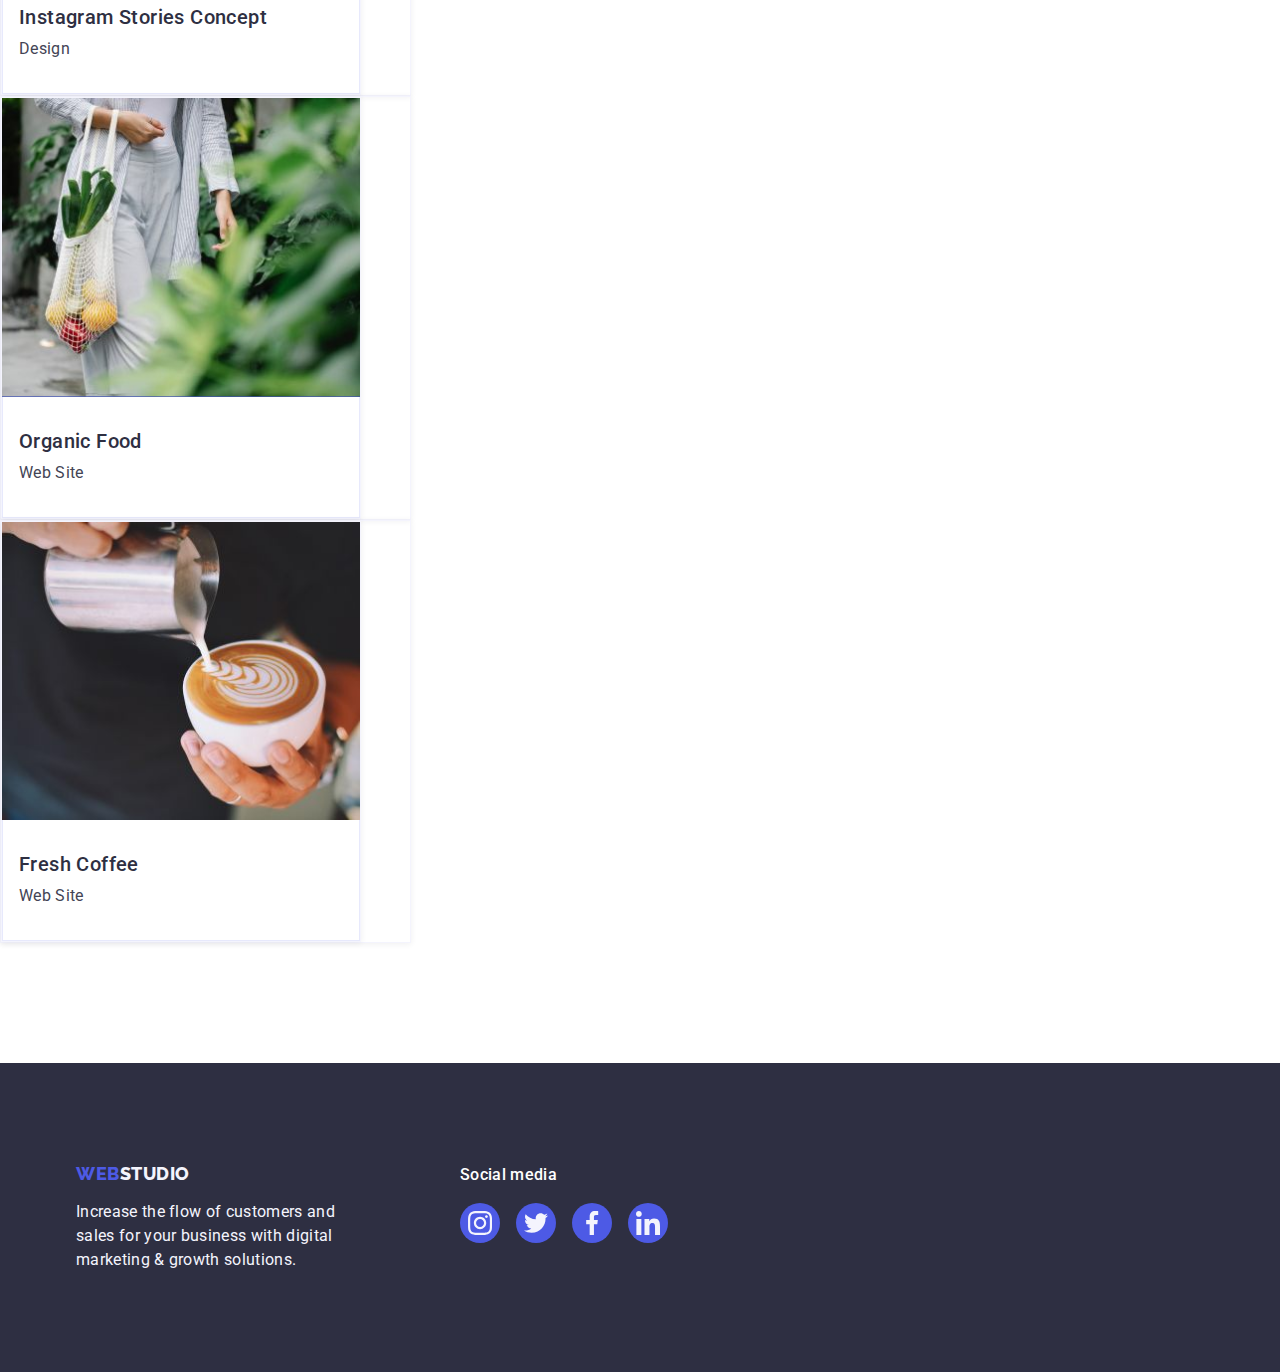
==== commit 1492e519: "15" ====
--- a/portfolio.html
+++ b/portfolio.html
@@ -92,7 +92,7 @@
 
           <ul class="project-list list">
             <li class="project-item">
-              <a class="portfolio-link link" href="">
+              <a href="/" class="portfolio-link link">
                 <div class="overlay-wrapper">
 
                   <div class="overlay">
@@ -103,13 +103,13 @@
                         · Cloud Storage App
                     </p>
                   </div>
-                <div class="image">
+             
                   <img class="project-image" src="./images/portfolio/img-1.jpg" alt="Application"
                     width="360" height="300"/></div>
-                </div>
-                <div class="project-container">
+                 <div class="project-container">
                   <h2 class="project-title">Banking App Interface Concept</h2>
                   <p class="project-par">App</p>
+                  </div>
                 </div>
               </a>
             </li>
--- a/css/styles.css
+++ b/css/styles.css
@@ -272,7 +272,7 @@
 */
 
 .filter-list {
-
+  display: flex;
   justify-content: center;
   gap: 24px;
   margin-bottom: 72px;
@@ -561,15 +561,16 @@
 .project-item:hover .overlay {
   transform: translateY(0%);
 }
-.image {
-
-}
+
 .project-container {
   padding: 32px 16px;
   border: 1px solid #e7e9fc;
   border-top: none
 
 }
+ .image {
+  
+ }
 
 .project-title {
     font-family: 'Roboto';
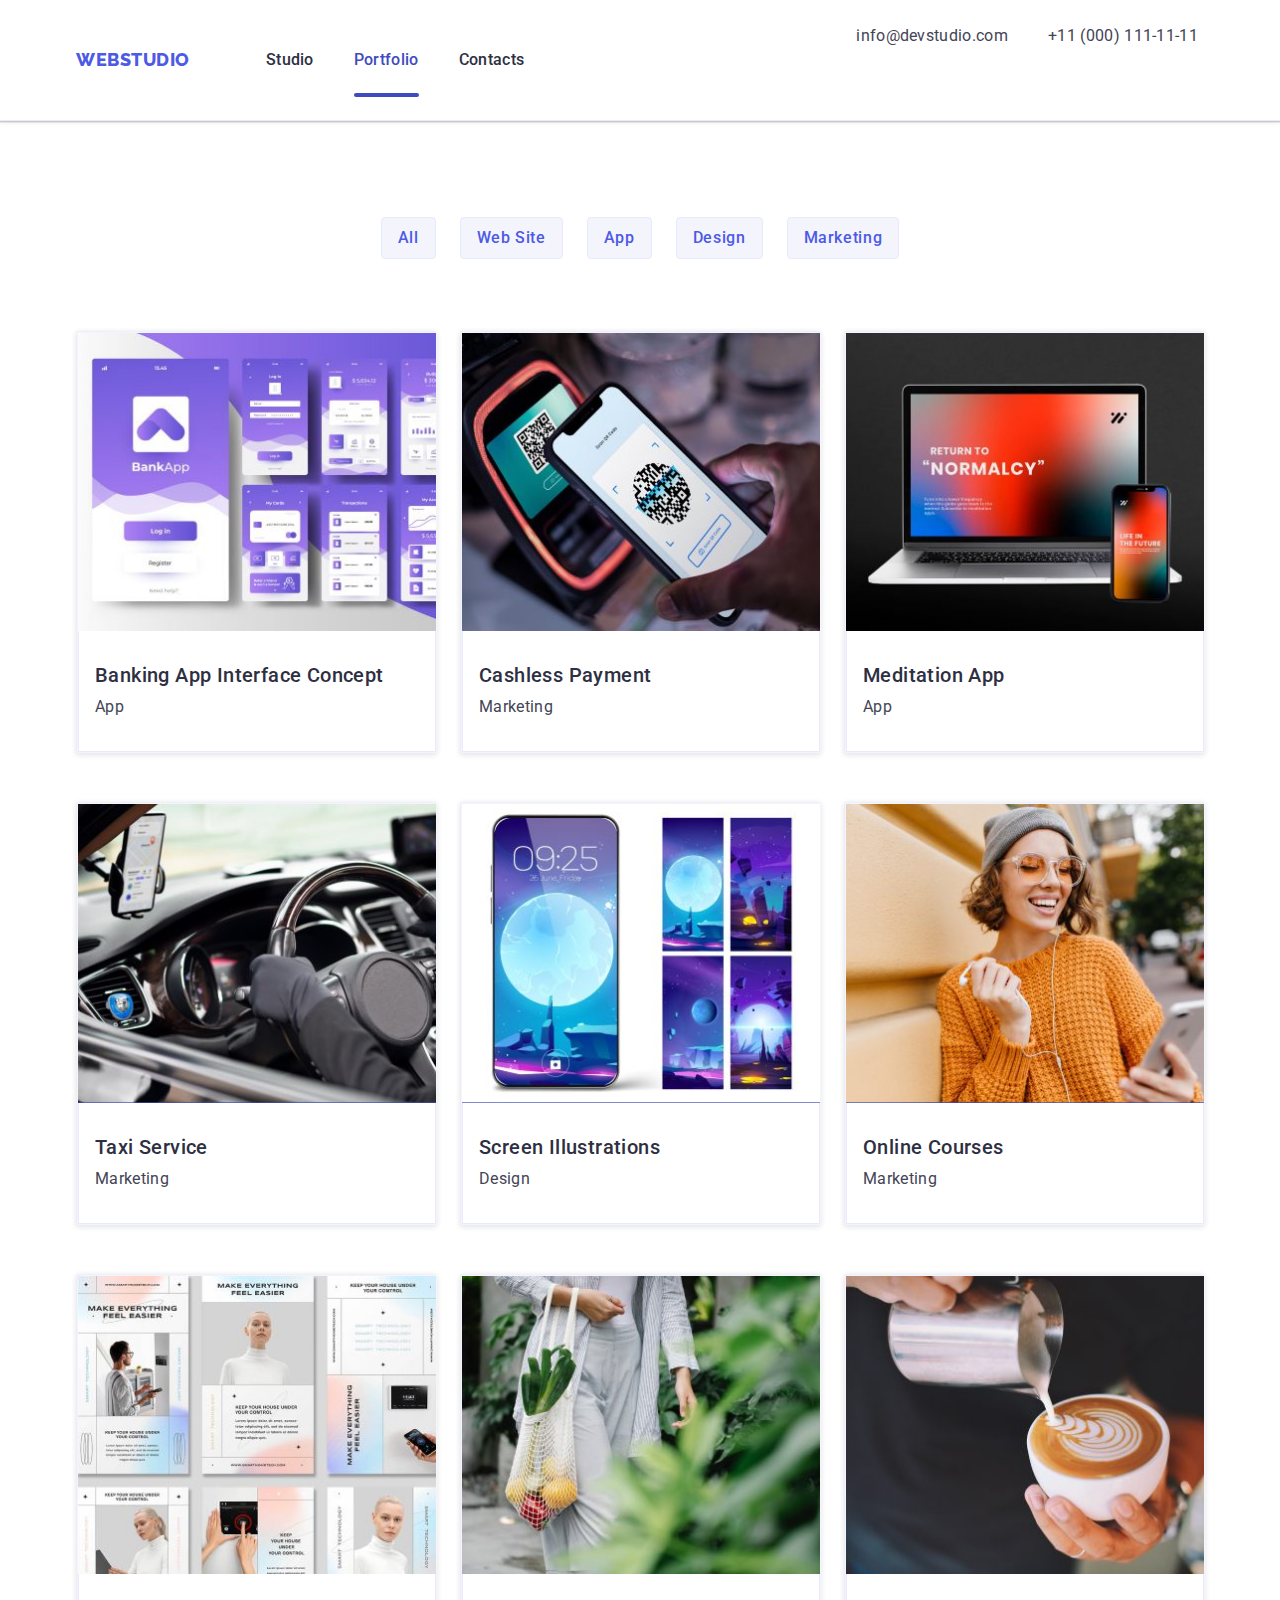
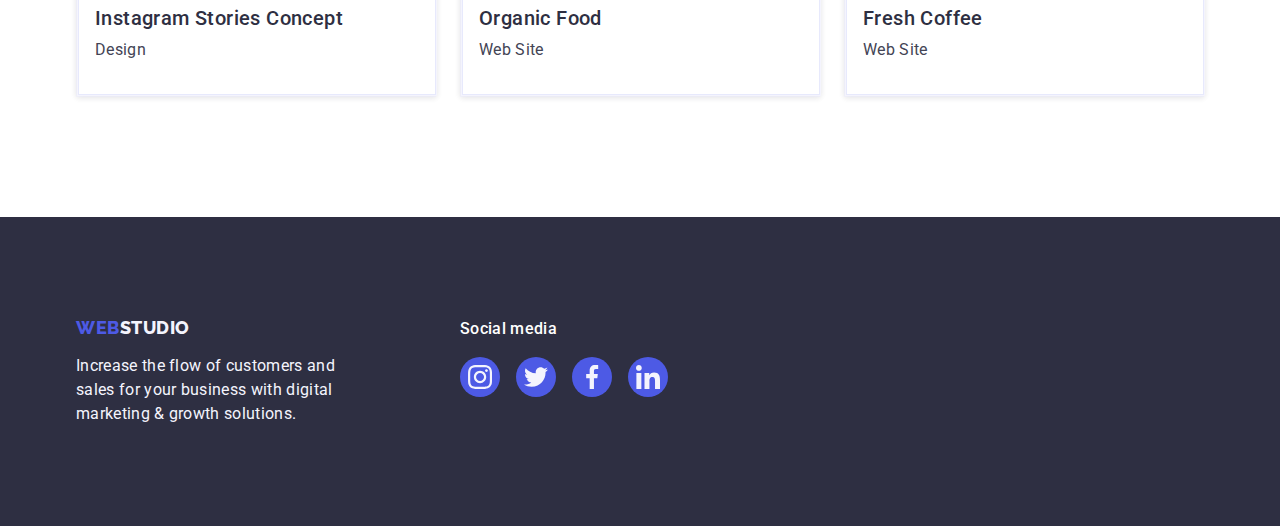
==== commit 1eb9f157: "16" ====
--- a/portfolio.html
+++ b/portfolio.html
@@ -92,7 +92,7 @@
 
           <ul class="project-list list">
             <li class="project-item">
-              <a href="/" class="portfolio-link link">
+              <a class="portfolio-link link" href="">
                 <div class="overlay-wrapper">
 
                   <div class="overlay">
@@ -103,13 +103,13 @@
                         · Cloud Storage App
                     </p>
                   </div>
-             
+
                   <img class="project-image" src="./images/portfolio/img-1.jpg" alt="Application"
-                    width="360" height="300"/></div>
-                 <div class="project-container">
+                    width="360" height="300"/>
+                </div>
+                <div class="project-container">
                   <h2 class="project-title">Banking App Interface Concept</h2>
                   <p class="project-par">App</p>
-                  </div>
                 </div>
               </a>
             </li>
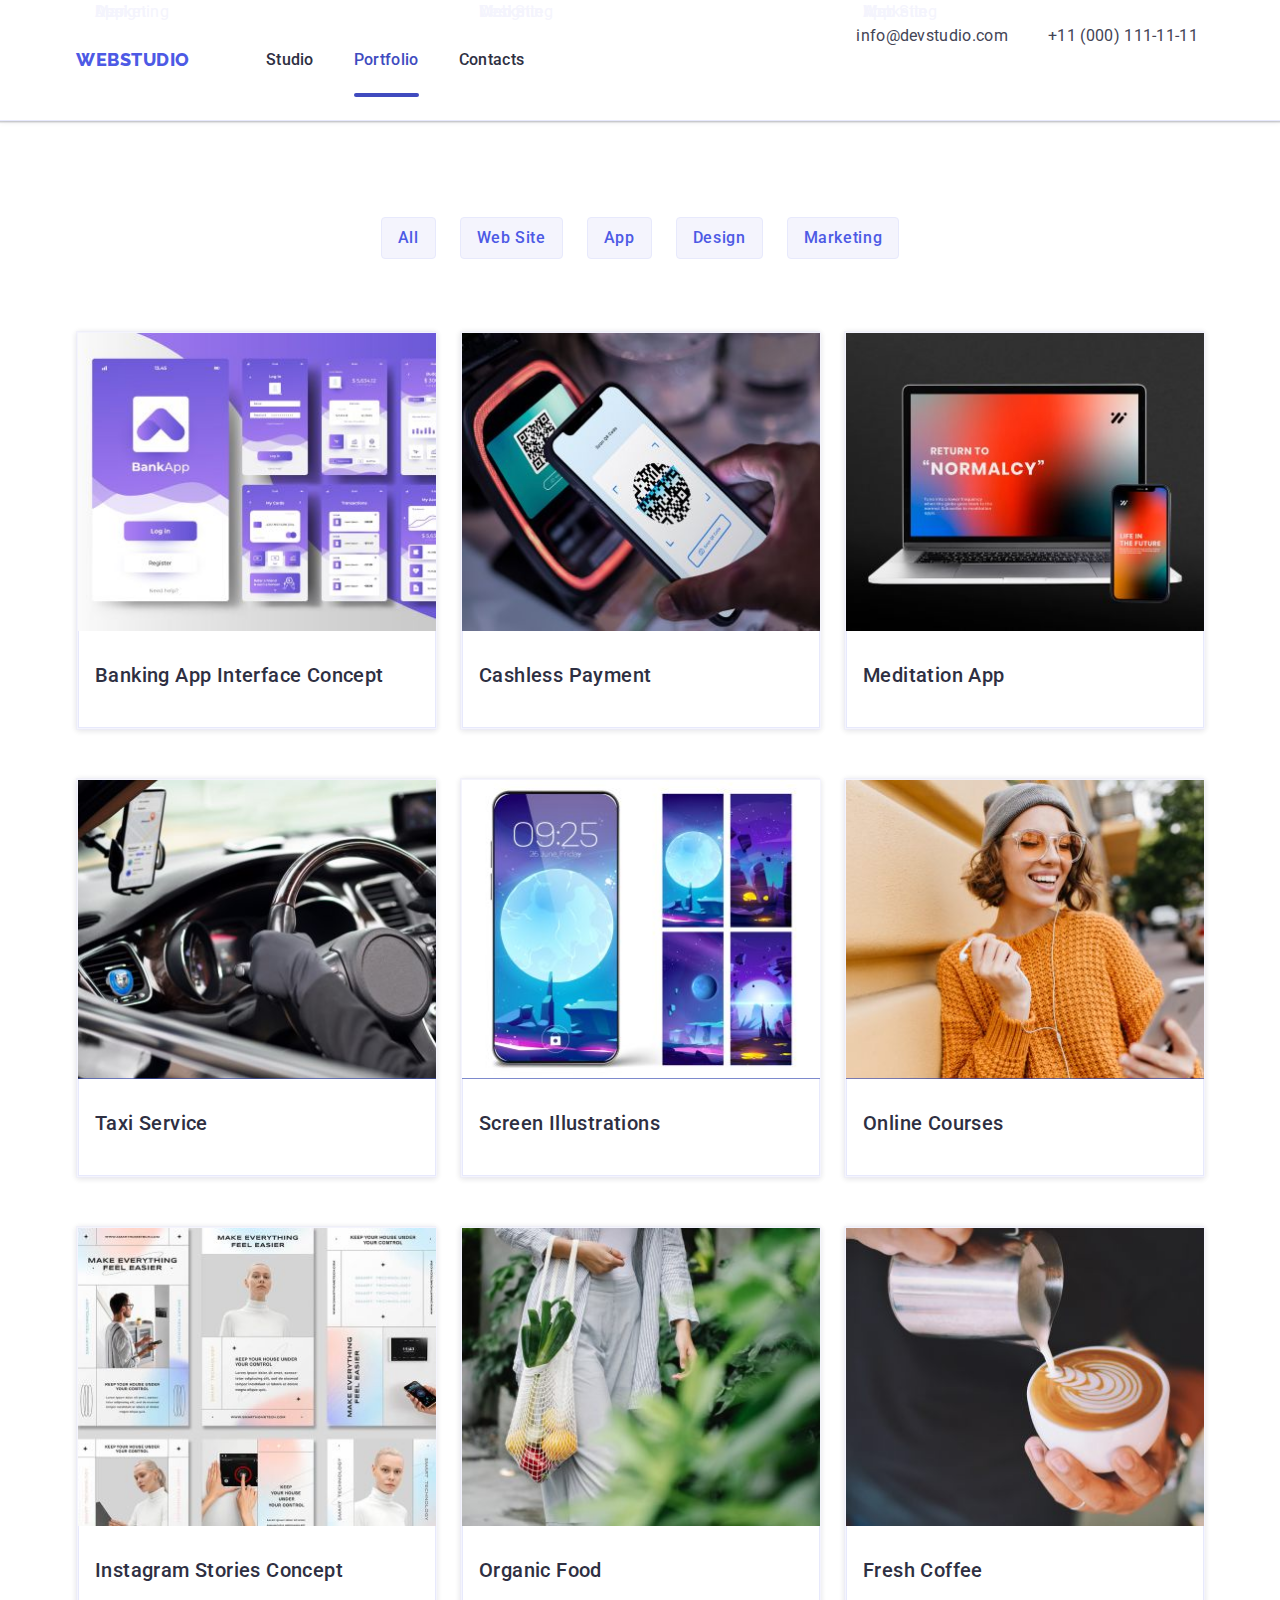
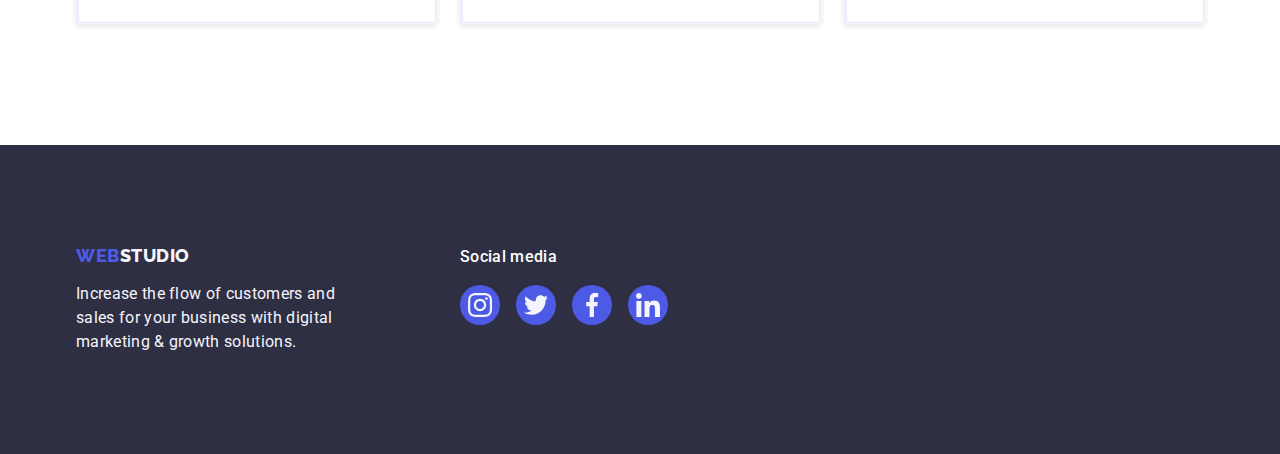
==== commit e8d434d2: "15" ====
--- a/portfolio.html
+++ b/portfolio.html
@@ -96,11 +96,7 @@
                 <div class="overlay-wrapper">
 
                   <div class="overlay">
-                    <p class="overlay-desc">
-                      14 Stylish and User-Friendly App Design Concepts 
-                      · Task Manager App · Calorie Tracker App
-                       · Exotic Fruit Ecommerce App
-                        · Cloud Storage App
+                    <p class="overlay-desc">14 Stylish and User-Friendly App Design Concepts · Task Manager App · Calorie Tracker App · Exotic Fruit Ecommerce App · Cloud Storage App
                     </p>
                   </div>
 
--- a/css/styles.css
+++ b/css/styles.css
@@ -276,6 +276,10 @@
   justify-content: center;
   gap: 24px;
   margin-bottom: 72px;
+  transition: 250ms cubic-bezier(0.4, 0, 0.2, 1);
+   background-color: 250ms cubic-bezier(0.4, 0, 0.2, 1);
+   border-color: 250ms cubic-bezier(0.4, 0, 0.2, 1);
+  box-shadow: 250ms cubic-bezier(0.4, 0, 0.2, 1);
 }
 
 .filter {
@@ -309,7 +313,9 @@
     background-color: 250ms cubic-bezier(0.4, 0, 0.2, 1);
    }
 
-
+   .filter-button .overlay-desc:hover{
+    transform: translateY(0%);
+   }
 /**
 |============================
 | Strategy section
@@ -522,6 +528,7 @@
     transition: transform 250ms ease-in-out;
 }
 
+
 .overlay-wrapper {
     display:flex;
     align-items: center;
@@ -569,7 +576,7 @@
 
 }
  .image {
-  
+
  }
 
 .project-title {
@@ -587,10 +594,18 @@
     font-family: "Roboto",sans-serif;
     font-style: normal;
     font-weight: 400;
+   
+  
+    color: #434455;
+
+    position: absolute;
+    top:0; 
+    
     font-size: 16px;
     line-height: 1.5;
     letter-spacing: 0.02em;
-    color: #434455;
+    color: #f4f4fd
+    
 }
 .portfolio-link:hover{
   box-shadow: 
@@ -799,4 +814,4 @@
   opacity: 0;
   visibility: hidden;
   pointer-events: none;
-}+}
